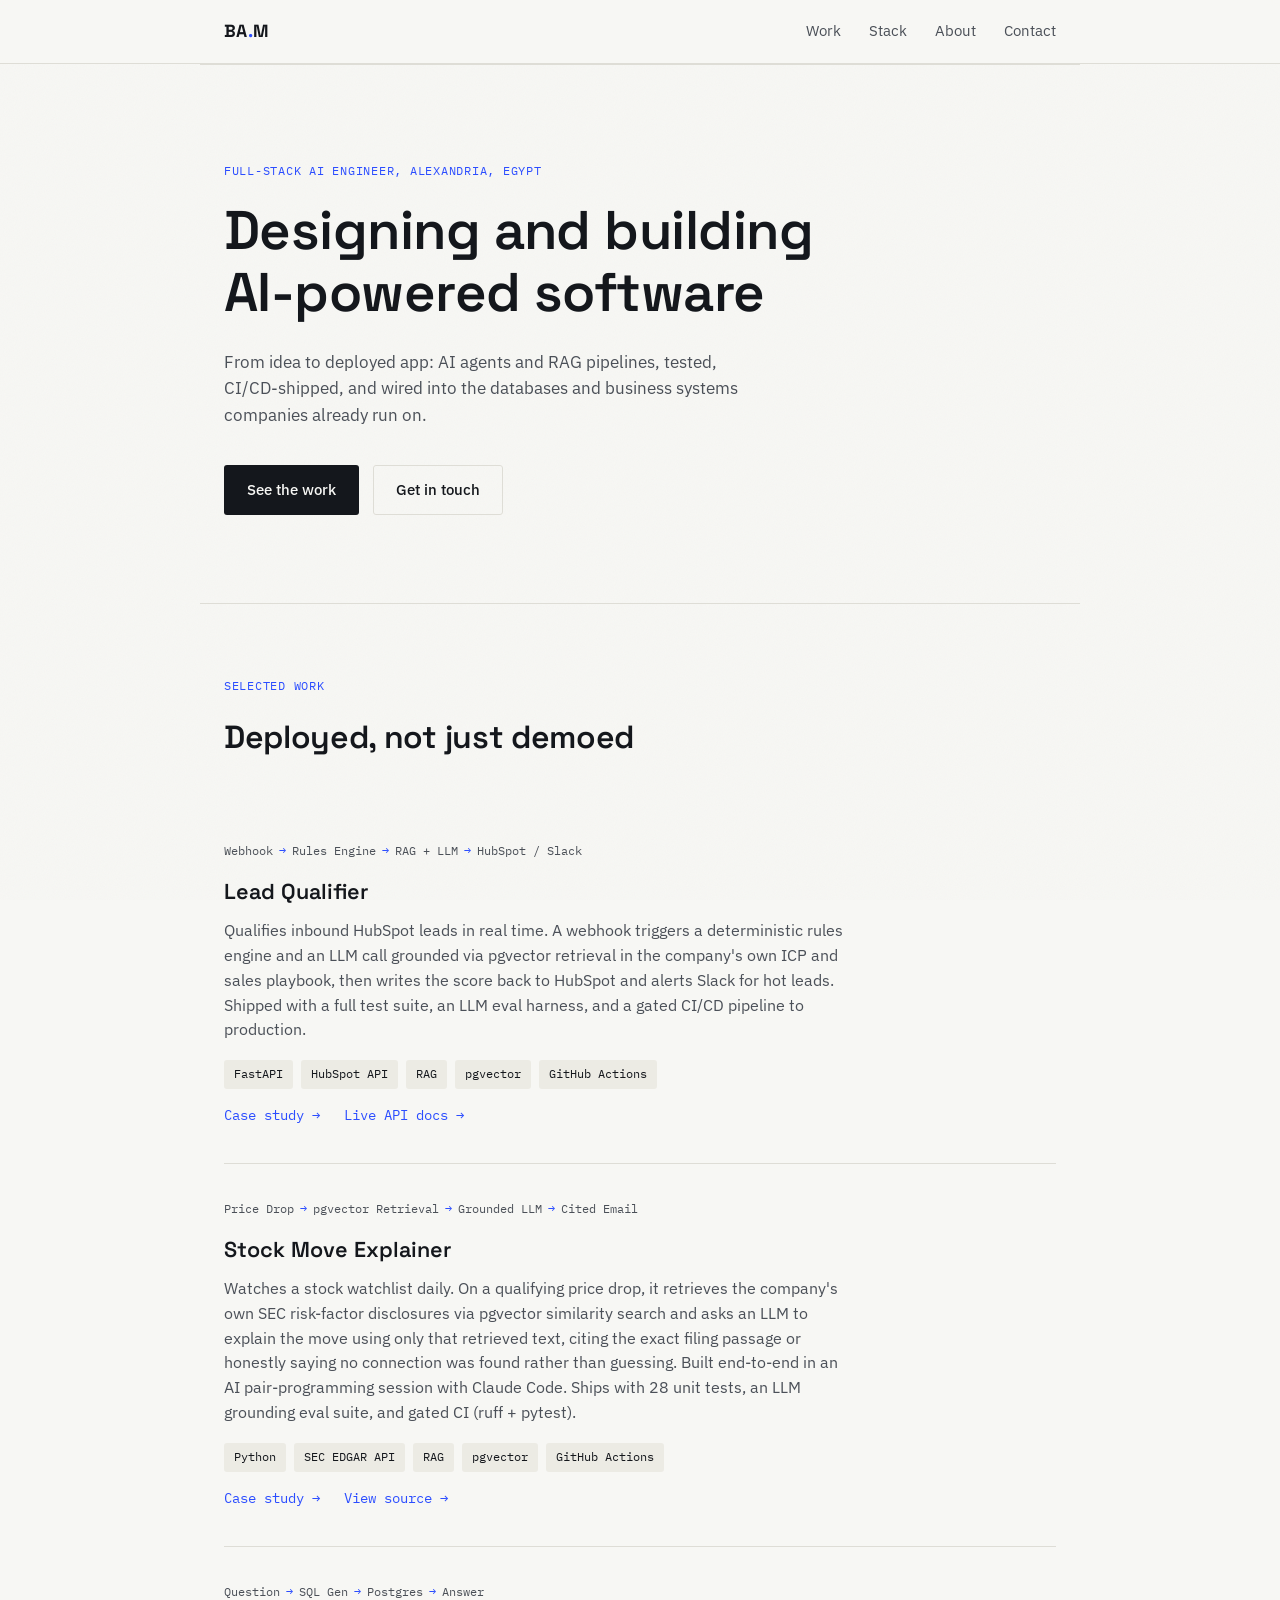
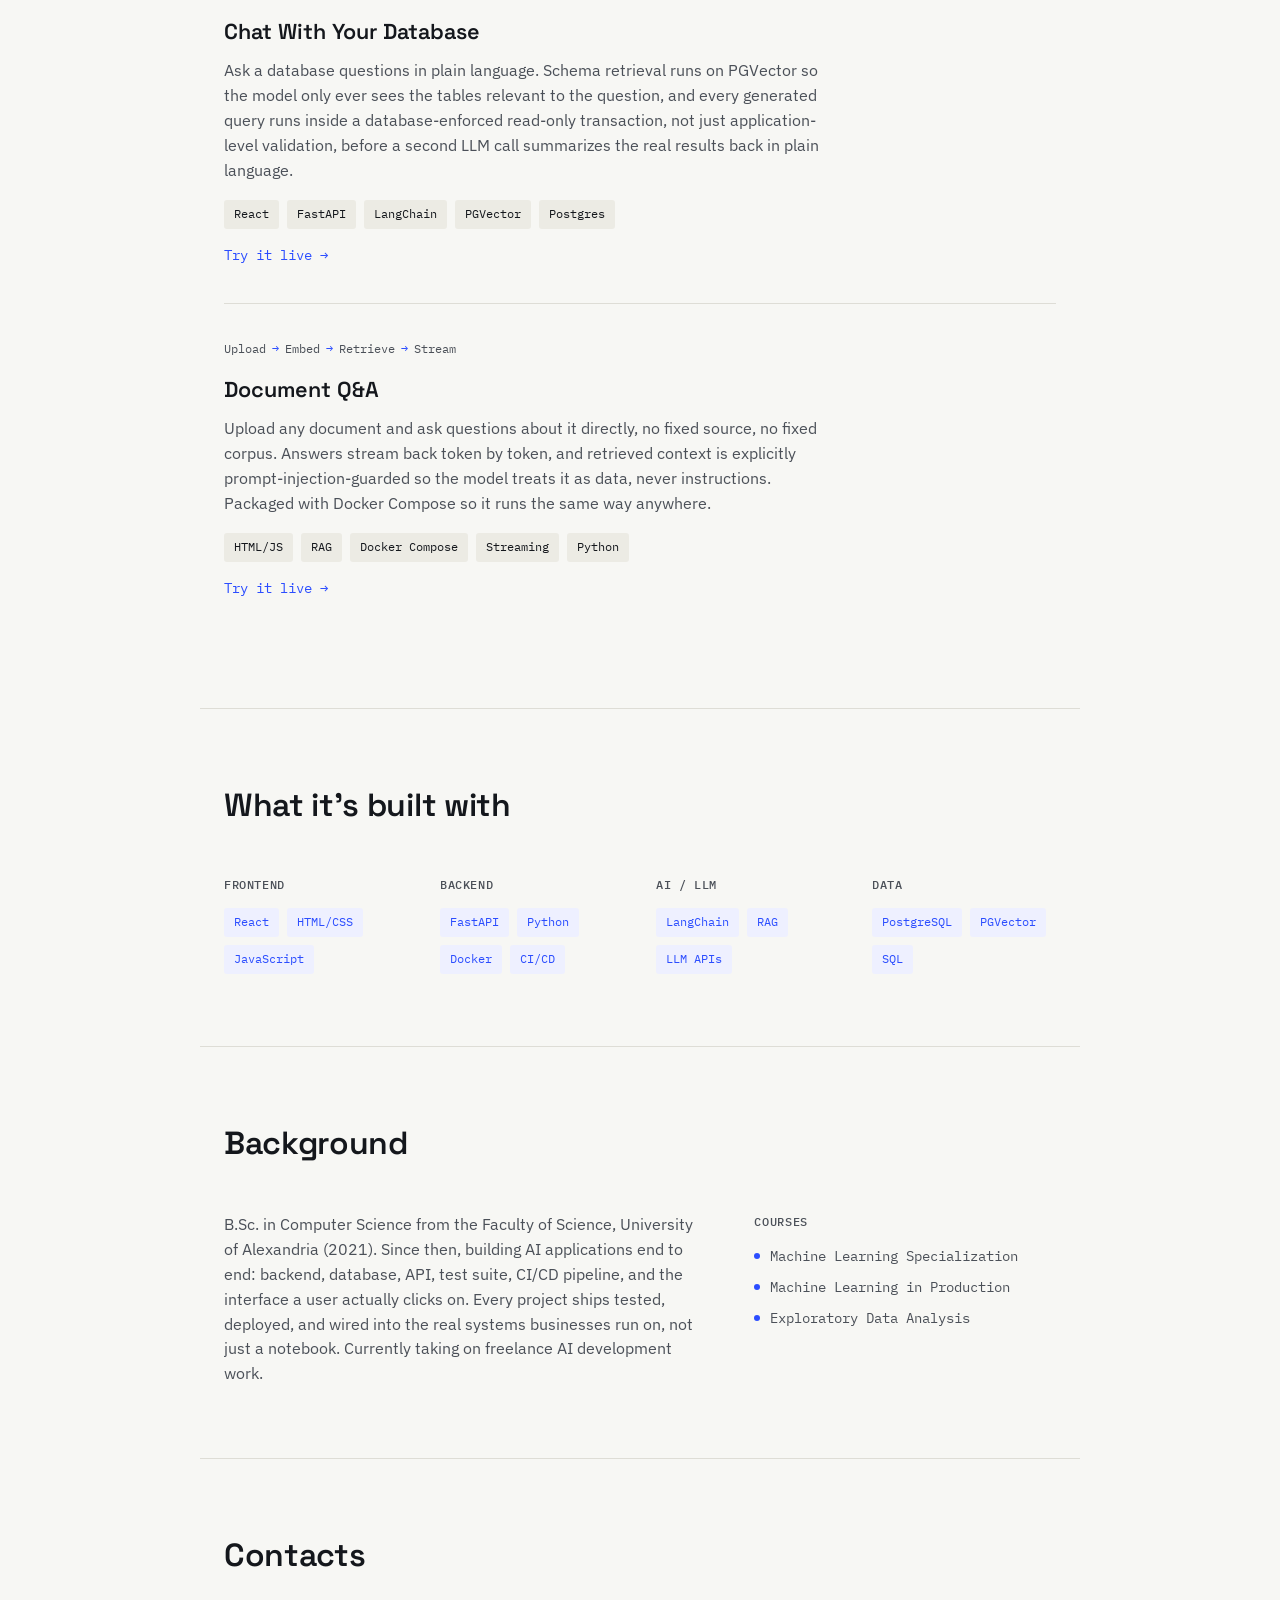
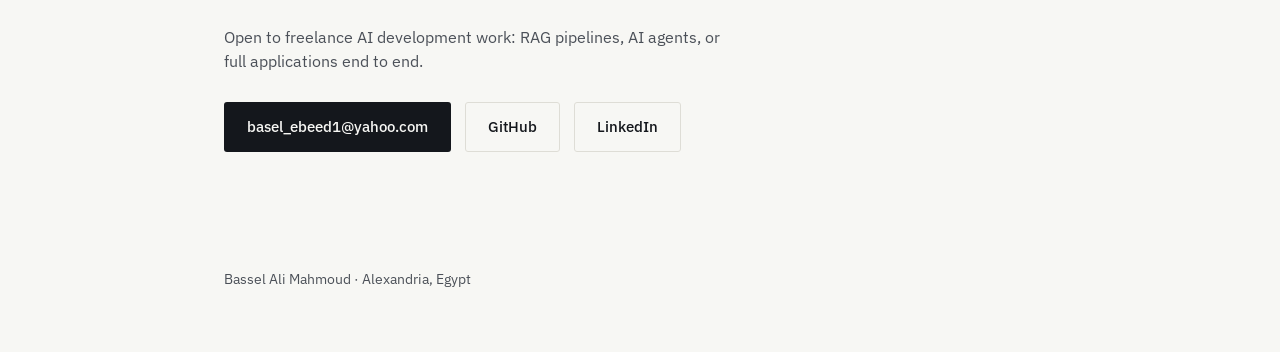
==== index.html @ de0efa38 "Polish site copy" ====
<!DOCTYPE html>
<html lang="en">
<head>
<meta charset="UTF-8">
<meta name="viewport" content="width=device-width, initial-scale=1.0">
<title>Bassel Ali Mahmoud, AI Engineer</title>
<meta name="description" content="Full-stack AI engineer building deployed, end-to-end AI applications integrated with business systems. Based in Alexandria, Egypt.">
<link rel="preconnect" href="https://fonts.googleapis.com">
<link rel="preconnect" href="https://fonts.gstatic.com" crossorigin>
<link href="https://fonts.googleapis.com/css2?family=Space+Grotesk:wght@400;500;600;700&family=IBM+Plex+Sans:wght@400;500;600&family=IBM+Plex+Mono:wght@400;500&display=swap" rel="stylesheet">
<link rel="stylesheet" href="style.css">
</head>
<body>

<div class="grain"></div>

<header class="site-header">
  <div class="wrap header-inner">
    <a href="#top" class="mark">BA<span class="mark-dot">.</span>M</a>
    <nav class="nav">
      <a href="#work">Work</a>
      <a href="#pipeline">Stack</a>
      <a href="#about">About</a>
      <a href="#contact">Contact</a>
    </nav>
  </div>
</header>

<main id="top">

  <section class="hero wrap">
    <p class="eyebrow">Full-Stack AI Engineer, Alexandria, Egypt</p>
    <h1 class="hero-title">Designing and building AI-powered software</h1>
    <p class="hero-sub">
      From idea to deployed app: AI agents and RAG pipelines, tested, CI/CD-shipped, and wired into the databases and business systems companies already run on.
    </p>
    <div class="hero-cta">
      <a href="#work" class="btn btn-primary">See the work</a>
      <a href="#contact" class="btn btn-ghost">Get in touch</a>
    </div>
  </section>

  <section id="work" class="work wrap">
    <div class="section-head">
      <p class="eyebrow">Selected work</p>
      <h2>Deployed, not just demoed</h2>
    </div>

    <div class="project-list">

      <article class="project" data-flow="HubSpot webhook → Rules + RAG/LLM → HubSpot + Slack">
        <div class="project-flow" aria-hidden="true">
          <span>Webhook</span><span class="arrow">→</span><span>Rules Engine</span><span class="arrow">→</span><span>RAG + LLM</span><span class="arrow">→</span><span>HubSpot / Slack</span>
        </div>
        <h3>Lead Qualifier</h3>
        <p class="project-desc">
          Qualifies inbound HubSpot leads in real time. A webhook triggers a
          deterministic rules engine and an LLM call grounded via pgvector
          retrieval in the company's own ICP and sales playbook, then writes
          the score back to HubSpot and alerts Slack for hot leads. Shipped
          with a full test suite, an LLM eval harness, and a gated CI/CD
          pipeline to production.
        </p>
        <ul class="tags">
          <li>FastAPI</li><li>HubSpot API</li><li>RAG</li><li>pgvector</li><li>GitHub Actions</li>
        </ul>
        <div class="project-links">
          <a href="lead-qualifier.html" class="project-link">Case study &rarr;</a>
          <a href="https://lead-qualifier-39d6b21e.fastapicloud.dev/docs" class="project-link" target="_blank" rel="noopener">Live API docs &rarr;</a>
        </div>
      </article>

      <article class="project" data-flow="Price Drop → pgvector Retrieval → Grounded LLM → Cited Email">
        <div class="project-flow" aria-hidden="true">
          <span>Price Drop</span><span class="arrow">→</span><span>pgvector Retrieval</span><span class="arrow">→</span><span>Grounded LLM</span><span class="arrow">→</span><span>Cited Email</span>
        </div>
        <h3>Stock Move Explainer</h3>
        <p class="project-desc">
          Watches a stock watchlist daily. On a qualifying price drop, it
          retrieves the company's own SEC risk-factor disclosures via
          pgvector similarity search and asks an LLM to explain the move
          using only that retrieved text, citing the exact filing passage
          or honestly saying no connection was found rather than guessing.
          Built end-to-end in an AI pair-programming session with Claude
          Code. Ships with 28 unit tests, an LLM grounding eval suite, and
          gated CI (ruff + pytest).
        </p>
        <ul class="tags">
          <li>Python</li><li>SEC EDGAR API</li><li>RAG</li><li>pgvector</li><li>GitHub Actions</li>
        </ul>
        <div class="project-links">
          <a href="stock-move-explainer.html" class="project-link">Case study &rarr;</a>
          <a href="https://github.com/BasselAli1/stock-move-explainer" class="project-link" target="_blank" rel="noopener">View source &rarr;</a>
        </div>
      </article>

      <article class="project" data-flow="Question → text-to-SQL + RAG → Postgres → Answer">
        <div class="project-flow" aria-hidden="true">
          <span>Question</span><span class="arrow">→</span><span>SQL Gen</span><span class="arrow">→</span><span>Postgres</span><span class="arrow">→</span><span>Answer</span>
        </div>
        <h3>Chat With Your Database</h3>
        <p class="project-desc">
          Ask a database questions in plain language. Schema retrieval runs on
          PGVector so the model only ever sees the tables relevant to the
          question, and every generated query runs inside a database-enforced
          read-only transaction, not just application-level validation, before
          a second LLM call summarizes the real results back in plain language.
        </p>
        <ul class="tags">
          <li>React</li><li>FastAPI</li><li>LangChain</li><li>PGVector</li><li>Postgres</li>
        </ul>
        <a href="https://chatting-with-db.vercel.app/" class="project-link" target="_blank" rel="noopener">Try it live &rarr;</a>
      </article>

      <article class="project" data-flow="Document → Chunk + Embed → Retrieve → Streamed Answer">
        <div class="project-flow" aria-hidden="true">
          <span>Upload</span><span class="arrow">→</span><span>Embed</span><span class="arrow">→</span><span>Retrieve</span><span class="arrow">→</span><span>Stream</span>
        </div>
        <h3>Document Q&amp;A</h3>
        <p class="project-desc">
          Upload any document and ask questions about it directly, no fixed
          source, no fixed corpus. Answers stream back token by token, and
          retrieved context is explicitly prompt-injection-guarded so the
          model treats it as data, never instructions. Packaged with Docker
          Compose so it runs the same way anywhere.
        </p>
        <ul class="tags">
          <li>HTML/JS</li><li>RAG</li><li>Docker Compose</li><li>Streaming</li><li>Python</li>
        </ul>
        <a href="https://documentqa-5c1be7ab.fastapicloud.dev/" class="project-link" target="_blank" rel="noopener">Try it live &rarr;</a>
      </article>

    </div>
  </section>

  <section id="pipeline" class="stack wrap">
    <div class="section-head">
      <h2>What it's built with</h2>
    </div>
    <div class="stack-grid">
      <div class="stack-group">
        <h4>Frontend</h4>
        <ul class="tags mono">
          <li>React</li><li>HTML/CSS</li><li>JavaScript</li>
        </ul>
      </div>
      <div class="stack-group">
        <h4>Backend</h4>
        <ul class="tags mono">
          <li>FastAPI</li><li>Python</li><li>Docker</li><li>CI/CD</li>
        </ul>
      </div>
      <div class="stack-group">
        <h4>AI / LLM</h4>
        <ul class="tags mono">
          <li>LangChain</li><li>RAG</li><li>LLM APIs</li>
        </ul>
      </div>
      <div class="stack-group">
        <h4>Data</h4>
        <ul class="tags mono">
          <li>PostgreSQL</li><li>PGVector</li><li>SQL</li>
        </ul>
      </div>
    </div>
  </section>

  <section id="about" class="about wrap">
    <div class="section-head">
      <h2>Background</h2>
    </div>
    <div class="about-grid">
      <p class="about-text">
        B.Sc. in Computer Science from the Faculty of Science, University of
        Alexandria (2021). Since then, building AI applications end to end:
        backend, database, API, test suite, CI/CD pipeline, and the
        interface a user actually clicks on. Every project ships tested,
        deployed, and wired into the real systems businesses run on, not
        just a notebook. Currently taking on freelance AI development work.
      </p>
      <div>
        <h4 class="cert-title">Courses</h4>
        <ul class="cert-list">
          <li>Machine Learning Specialization</li>
          <li>Machine Learning in Production</li>
          <li>Exploratory Data Analysis</li>
        </ul>
      </div>
    </div>
  </section>

  <section id="contact" class="contact wrap">
    <div class="section-head">
      <h2>Contacts</h2>
    </div>
    <p class="contact-text">
      Open to freelance AI development work: RAG pipelines, AI agents,
      or full applications end to end.
    </p>
    <div class="contact-links">
      <a href="mailto:basel_ebeed1@yahoo.com" class="btn btn-primary">basel_ebeed1@yahoo.com</a>
      <a href="https://github.com/BasselAli1" class="btn btn-ghost">GitHub</a>
      <a href="https://linkedin.com/in/bassel-ali1" class="btn btn-ghost">LinkedIn</a>
    </div>
  </section>

</main>

<footer class="site-footer wrap">
  <p>Bassel Ali Mahmoud &middot; Alexandria, Egypt</p>
</footer>

<script src="script.js"></script>
</body>
</html>
---- style.css ----
:root{
  --bg: #F7F7F4;
  --ink: #14171C;
  --ink-soft: #4B5058;
  --line: #DEDDD6;
  --accent: #2B4DFF;
  --accent-soft: #EEF0FF;
  --mono-chip: #ECEBE4;
  --radius: 3px;
  --max: 880px;
  --pad: 24px;

  --font-display: "Space Grotesk", sans-serif;
  --font-body: "IBM Plex Sans", sans-serif;
  --font-mono: "IBM Plex Mono", monospace;
}

*{box-sizing:border-box;}
html{scroll-behavior:smooth;}
body{
  margin:0;
  background:var(--bg);
  color:var(--ink);
  font-family:var(--font-body);
  font-size:16px;
  line-height:1.55;
  -webkit-font-smoothing:antialiased;
}

.wrap{
  max-width:var(--max);
  margin:0 auto;
  /* horizontal-only on purpose: a shorthand `padding:0 var(--pad)` here
     would zero out any vertical padding set by a lower-specificity type
     selector (like the bare `section` rule below) on the same element. */
  padding-left:var(--pad);
  padding-right:var(--pad);
}

/* subtle paper grain, purely decorative */
.grain{
  position:fixed;
  inset:0;
  pointer-events:none;
  opacity:0.035;
  z-index:0;
  background-image:url("data:image/svg+xml,%3Csvg xmlns='http://www.w3.org/2000/svg' width='120' height='120'%3E%3Cfilter id='n'%3E%3CfeTurbulence type='fractalNoise' baseFrequency='0.9' numOctaves='2' stitchTiles='stitch'/%3E%3C/filter%3E%3Crect width='100%25' height='100%25' filter='url(%23n)'/%3E%3C/svg%3E");
}

a{color:inherit;text-decoration:none;}

/* header */
.site-header{
  position:sticky;
  top:0;
  z-index:10;
  background:rgba(247,247,244,0.86);
  backdrop-filter:blur(6px);
  border-bottom:1px solid var(--line);
}
.header-inner{
  display:flex;
  align-items:center;
  justify-content:space-between;
  padding-top:18px;
  padding-bottom:18px;
}
.mark{
  font-family:var(--font-display);
  font-weight:700;
  font-size:1.1rem;
  letter-spacing:0.02em;
}
.mark-dot{color:var(--accent);}
.nav{display:flex;gap:28px;}
.nav a{
  font-size:0.92rem;
  color:var(--ink-soft);
  transition:color 0.15s ease;
}
.nav a:hover, .nav a:focus-visible{color:var(--ink);}

/* hero */
.hero{
  padding-top:96px;
  padding-bottom:88px;
  position:relative;
  z-index:1;
}
.eyebrow{
  font-family:var(--font-mono);
  font-size:0.78rem;
  letter-spacing:0.06em;
  text-transform:uppercase;
  color:var(--accent);
  margin:0 0 18px;
}
.hero-title{
  font-family:var(--font-display);
  font-weight:600;
  font-size:clamp(2.1rem, 5vw, 3.4rem);
  line-height:1.14;
  letter-spacing:-0.01em;
  margin:0 0 26px;
  max-width:18ch;
}

.hero-sub{
  font-size:1.08rem;
  color:var(--ink-soft);
  max-width:52ch;
  margin:0 0 36px;
}
.hero-cta{display:flex;gap:14px;flex-wrap:wrap;}

.btn{
  display:inline-block;
  font-family:var(--font-body);
  font-weight:500;
  font-size:0.95rem;
  padding:12px 22px;
  border-radius:var(--radius);
  border:1px solid transparent;
  transition:transform 0.12s ease, background 0.15s ease, border-color 0.15s ease;
}
.btn-primary{
  background:var(--ink);
  color:var(--bg);
}
.btn-primary:hover{background:var(--accent);}
.btn-ghost{
  border-color:var(--line);
  color:var(--ink);
}
.btn-ghost:hover{border-color:var(--ink);}
.btn:active{transform:translateY(1px);}

/* section heads */
.section-head{
  margin-bottom:44px;
}
.section-head h2{
  font-family:var(--font-display);
  font-weight:600;
  font-size:clamp(1.5rem, 3vw, 2rem);
  margin:0;
  letter-spacing:-0.01em;
}

section{
  padding-top:72px;
  padding-bottom:72px;
  position:relative;
  z-index:1;
  border-top:1px solid var(--line);
}

/* project cards */
.project-list{
  display:flex;
  flex-direction:column;
  gap:0;
}
.project{
  padding:36px 0;
  border-top:1px solid var(--line);
  opacity:0;
  transform:translateY(14px);
  transition:opacity 0.5s ease, transform 0.5s ease;
}
.project:first-child{border-top:none;}
.project.in-view{opacity:1;transform:translateY(0);}

.project-flow{
  font-family:var(--font-mono);
  font-size:0.74rem;
  color:var(--ink-soft);
  display:flex;
  flex-wrap:wrap;
  align-items:center;
  gap:6px;
  margin-bottom:14px;
}
.project-flow span{white-space:nowrap;}
.project-flow .arrow{color:var(--accent);}

.project h3{
  font-family:var(--font-display);
  font-weight:600;
  font-size:1.35rem;
  margin:0 0 10px;
}
.project-desc{
  color:var(--ink-soft);
  max-width:62ch;
  margin:0 0 18px;
}

.tags{
  list-style:none;
  display:flex;
  flex-wrap:wrap;
  gap:8px;
  padding:0;
  margin:0;
}
.tags li{
  font-family:var(--font-mono);
  font-size:0.76rem;
  background:var(--mono-chip);
  padding:5px 10px;
  border-radius:var(--radius);
  color:var(--ink);
}
.tags.mono li{background:var(--accent-soft);color:var(--accent);}

.project-link{
  display:inline-block;
  margin-top:16px;
  font-family:var(--font-mono);
  font-size:0.85rem;
  color:var(--accent);
  border-bottom:1px solid transparent;
  transition:border-color 0.15s ease;
}
.project-link:hover, .project-link:focus-visible{border-color:var(--accent);}

.project-links{display:flex;flex-wrap:wrap;gap:24px;}
.project-links .project-link{margin-top:16px;}

/* stack */
.stack-grid{
  display:grid;
  grid-template-columns:repeat(4, 1fr);
  gap:32px;
}
.stack-group h4{
  font-family:var(--font-mono);
  font-size:0.78rem;
  text-transform:uppercase;
  letter-spacing:0.05em;
  color:var(--ink-soft);
  margin:0 0 14px;
  font-weight:500;
}

/* about */
.about-grid{
  display:grid;
  grid-template-columns:1.6fr 1fr;
  gap:48px;
  align-items:start;
}
.about-text{
  color:var(--ink-soft);
  max-width:56ch;
  margin:0;
}
.cert-title{
  font-family:var(--font-mono);
  font-size:0.78rem;
  text-transform:uppercase;
  letter-spacing:0.05em;
  color:var(--ink-soft);
  margin:0 0 14px;
  font-weight:500;
}
.cert-list{
  list-style:none;
  margin:0;
  padding:0;
  display:flex;
  flex-direction:column;
  gap:10px;
}
.cert-list li{
  font-family:var(--font-mono);
  font-size:0.85rem;
  padding-left:16px;
  position:relative;
  color:var(--ink-soft);
}
.cert-list li::before{
  content:"";
  position:absolute;
  left:0;
  top:0.55em;
  width:6px;
  height:6px;
  background:var(--accent);
  border-radius:50%;
}

/* case study page */
.hero.compact{padding-top:56px;padding-bottom:48px;}
.back-link{margin-top:0;margin-bottom:28px;}

.case-flow{font-size:0.82rem;margin-bottom:20px;}

.tier-row{display:flex;flex-wrap:wrap;gap:8px;}

.table-wrap{overflow-x:auto;}
.case-table{width:100%;border-collapse:collapse;margin-top:4px;}
.case-table th{
  font-family:var(--font-mono);
  font-size:0.72rem;
  text-transform:uppercase;
  letter-spacing:0.05em;
  color:var(--ink-soft);
  font-weight:500;
  text-align:left;
  padding:0 20px 10px 0;
  border-bottom:1px solid var(--line);
  white-space:nowrap;
}
.case-table td{
  padding:14px 20px 14px 0;
  border-bottom:1px solid var(--line);
  vertical-align:top;
}
.case-table tr:last-child td{border-bottom:none;}
.case-table td:first-child{
  font-family:var(--font-mono);
  font-size:0.85rem;
  font-weight:500;
  white-space:nowrap;
}
.case-table td:last-child{color:var(--ink-soft);}

.case-stats{
  display:grid;
  grid-template-columns:repeat(4, 1fr);
  gap:32px;
}
.case-stat{
  border-top:1px solid var(--line);
  padding-top:16px;
  display:flex;
  flex-direction:column;
  gap:4px;
}
.case-stat .num{
  font-family:var(--font-display);
  font-weight:600;
  font-size:2rem;
  color:var(--accent);
  font-variant-numeric:tabular-nums;
  line-height:1;
}
.case-stat .label{
  font-family:var(--font-mono);
  font-size:0.78rem;
  color:var(--ink-soft);
}

.case-role-list li{max-width:68ch;}

/* contact */
.contact-text{
  color:var(--ink-soft);
  max-width:50ch;
  margin:0 0 28px;
}
.contact-links{
  display:flex;
  gap:14px;
  flex-wrap:wrap;
}

.site-footer{
  padding:32px var(--pad) 48px;
  color:var(--ink-soft);
  font-size:0.85rem;
}

/* responsive */
@media (max-width:720px){
  .nav{gap:16px;}
  .nav a{font-size:0.85rem;}
  .stack-grid{grid-template-columns:repeat(2, 1fr);}
  .about-grid{grid-template-columns:1fr;}
  .hero{padding-top:64px;padding-bottom:56px;}
  .case-stats{grid-template-columns:repeat(2, 1fr);}
}

/* reduced motion */
@media (prefers-reduced-motion: reduce){
  html{scroll-behavior:auto;}
  .project{opacity:1;transform:none;transition:none;}
  .btn{transition:none;}
}

/* keyboard focus */
a:focus-visible, .btn:focus-visible{
  outline:2px solid var(--accent);
  outline-offset:2px;
}
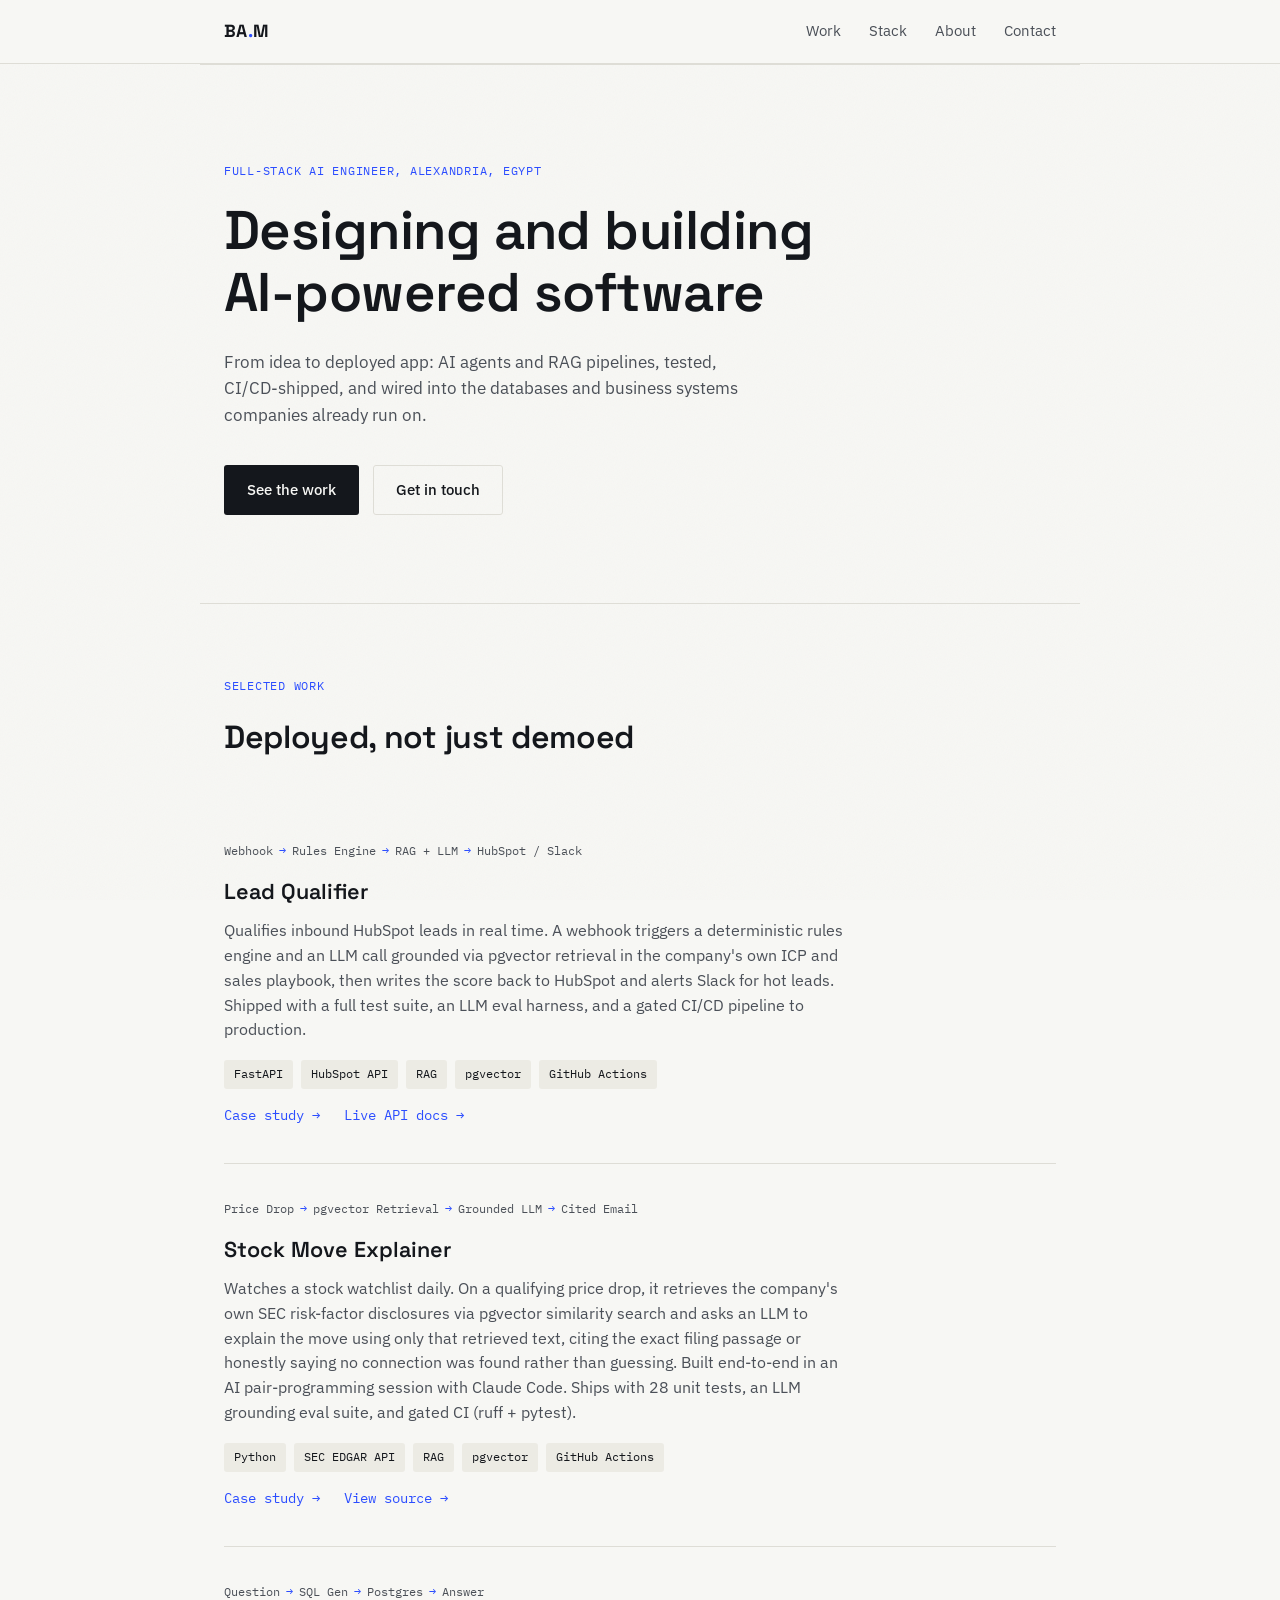
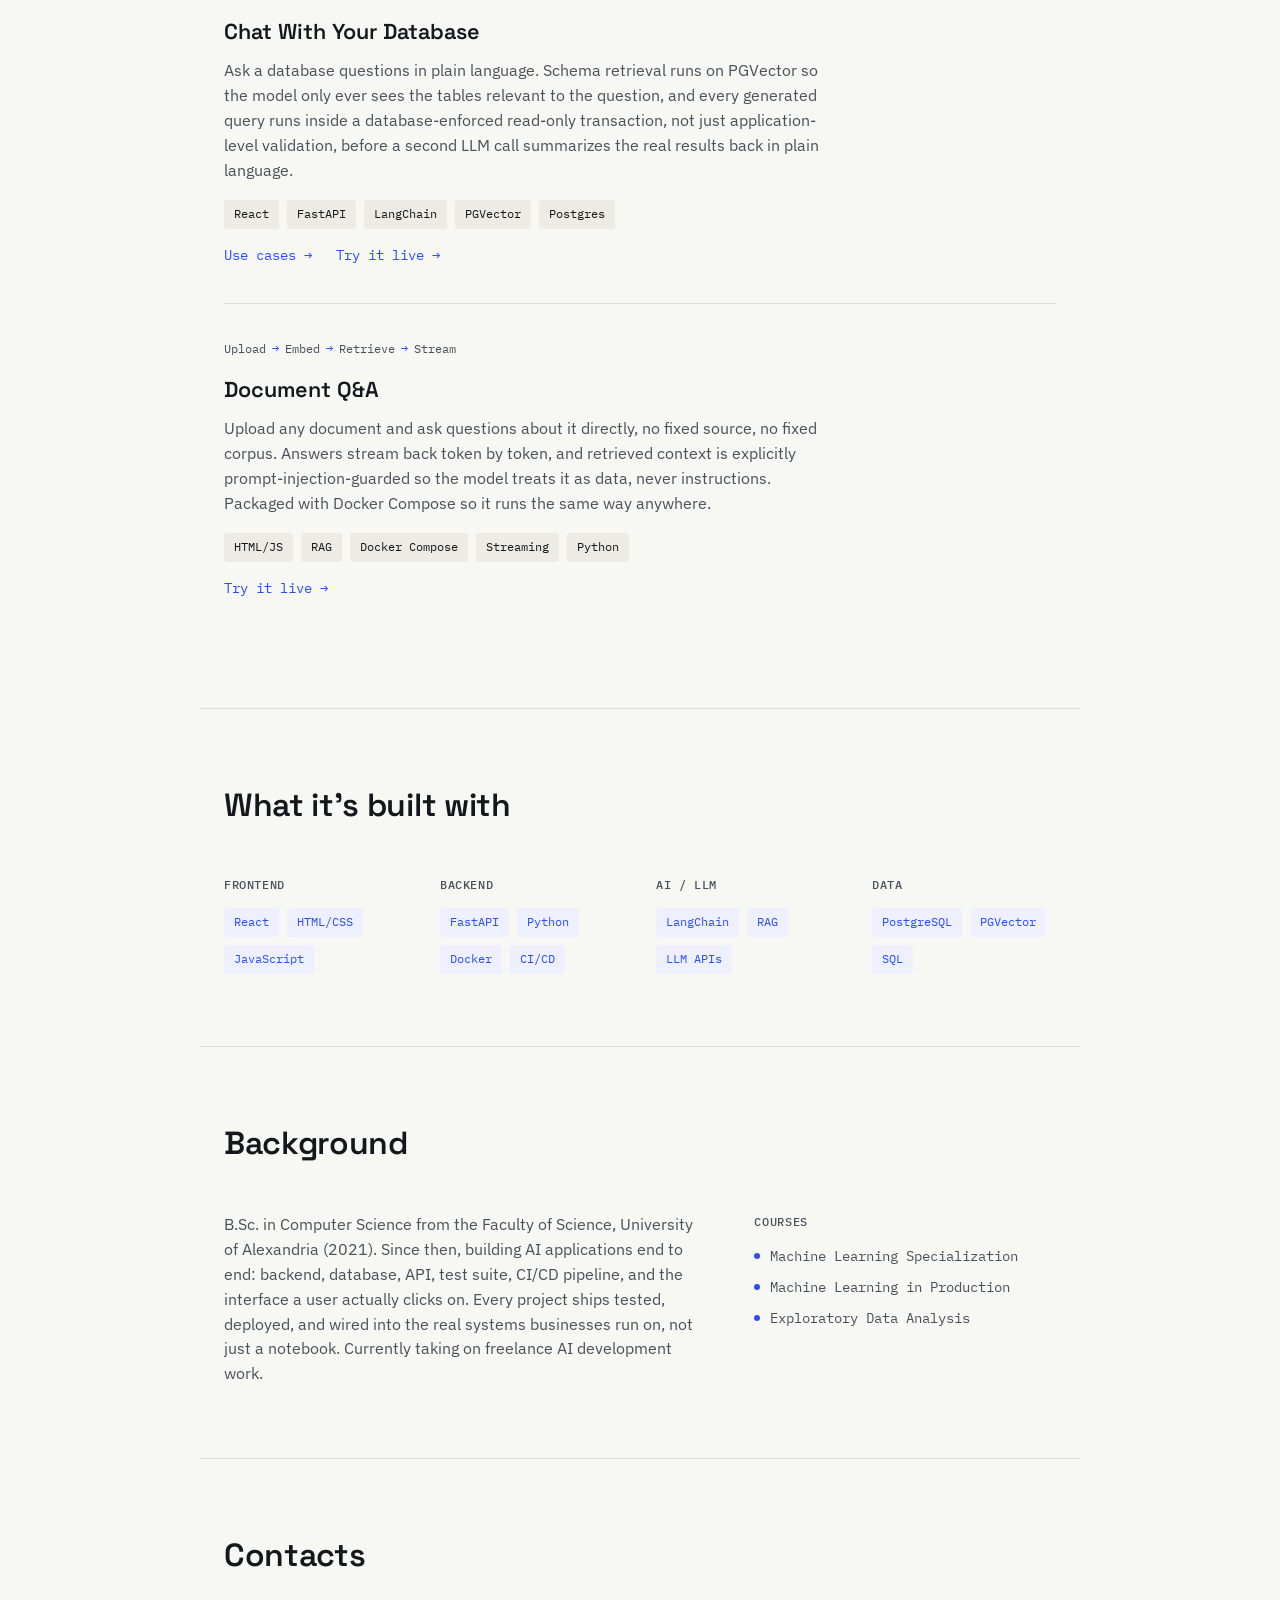
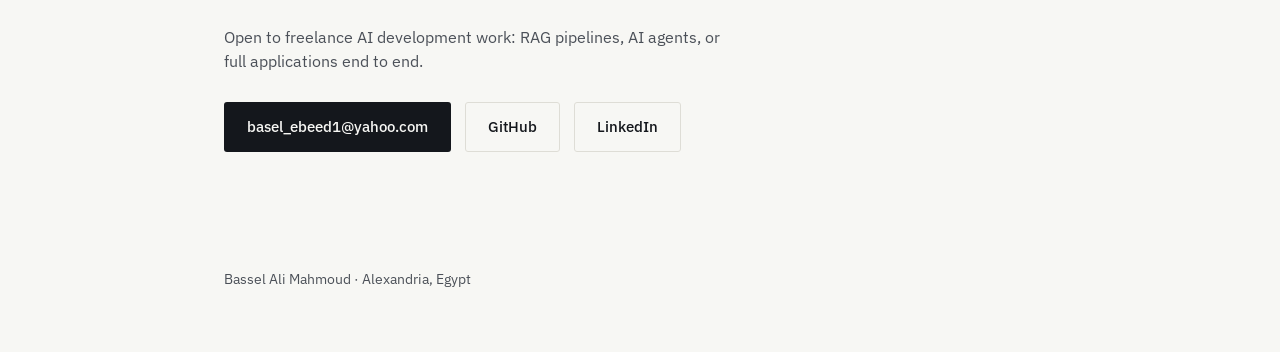
==== commit 3bdfb214: "Add Chat With Your Database use-cases page" ====
--- a/index.html
+++ b/index.html
@@ -109,7 +109,10 @@
         <ul class="tags">
           <li>React</li><li>FastAPI</li><li>LangChain</li><li>PGVector</li><li>Postgres</li>
         </ul>
-        <a href="https://chatting-with-db.vercel.app/" class="project-link" target="_blank" rel="noopener">Try it live &rarr;</a>
+        <div class="project-links">
+          <a href="chat-with-database.html" class="project-link">Use cases &rarr;</a>
+          <a href="https://chatting-with-db.vercel.app/" class="project-link" target="_blank" rel="noopener">Try it live &rarr;</a>
+        </div>
       </article>
 
       <article class="project" data-flow="Document → Chunk + Embed → Retrieve → Streamed Answer">
--- a/style.css
+++ b/style.css
@@ -355,6 +355,80 @@
 
 .case-role-list li{max-width:68ch;}
 
+/* use case page */
+.personas{
+  display:grid;
+  grid-template-columns:repeat(2, 1fr);
+  gap:16px;
+  margin-bottom:8px;
+}
+.persona{
+  border:1px solid var(--line);
+  border-radius:var(--radius);
+  padding:16px 18px;
+  background:#fff;
+}
+.persona .role{
+  font-family:var(--font-mono);
+  font-size:0.76rem;
+  text-transform:uppercase;
+  letter-spacing:0.04em;
+  color:var(--accent);
+  margin-bottom:8px;
+  display:block;
+}
+.persona p{margin:0;color:var(--ink-soft);font-size:0.92rem;}
+
+.usecase{
+  border-left:2px solid var(--accent);
+  padding:2px 0 2px 18px;
+  margin-bottom:20px;
+}
+.usecase h3{
+  font-family:var(--font-display);
+  font-weight:600;
+  font-size:1.05rem;
+  margin:0 0 6px;
+}
+.usecase p{margin:0;color:var(--ink-soft);max-width:62ch;}
+
+.example{
+  border:1px solid var(--line);
+  border-radius:var(--radius);
+  background:#fff;
+  padding:18px 20px;
+  margin-bottom:16px;
+}
+.example .q{
+  font-weight:500;
+  color:var(--ink);
+  margin:0 0 10px;
+}
+.example .q::before{
+  content:"Q: ";
+  font-family:var(--font-mono);
+  color:var(--accent);
+}
+.example code{
+  display:block;
+  font-family:var(--font-mono);
+  font-size:0.82rem;
+  background:var(--mono-chip);
+  color:var(--ink);
+  padding:10px 14px;
+  border-radius:var(--radius);
+  margin:0 0 10px;
+  white-space:pre-wrap;
+  word-break:break-word;
+}
+.example .a{margin:0;color:var(--ink-soft);}
+.example .a::before{
+  content:"A: ";
+  font-family:var(--font-mono);
+  color:var(--accent);
+  font-weight:500;
+}
+
 /* contact */
 .contact-text{
   color:var(--ink-soft);
@@ -381,6 +455,7 @@
   .about-grid{grid-template-columns:1fr;}
   .hero{padding-top:64px;padding-bottom:56px;}
   .case-stats{grid-template-columns:repeat(2, 1fr);}
+  .personas{grid-template-columns:1fr;}
 }
 
 /* reduced motion */
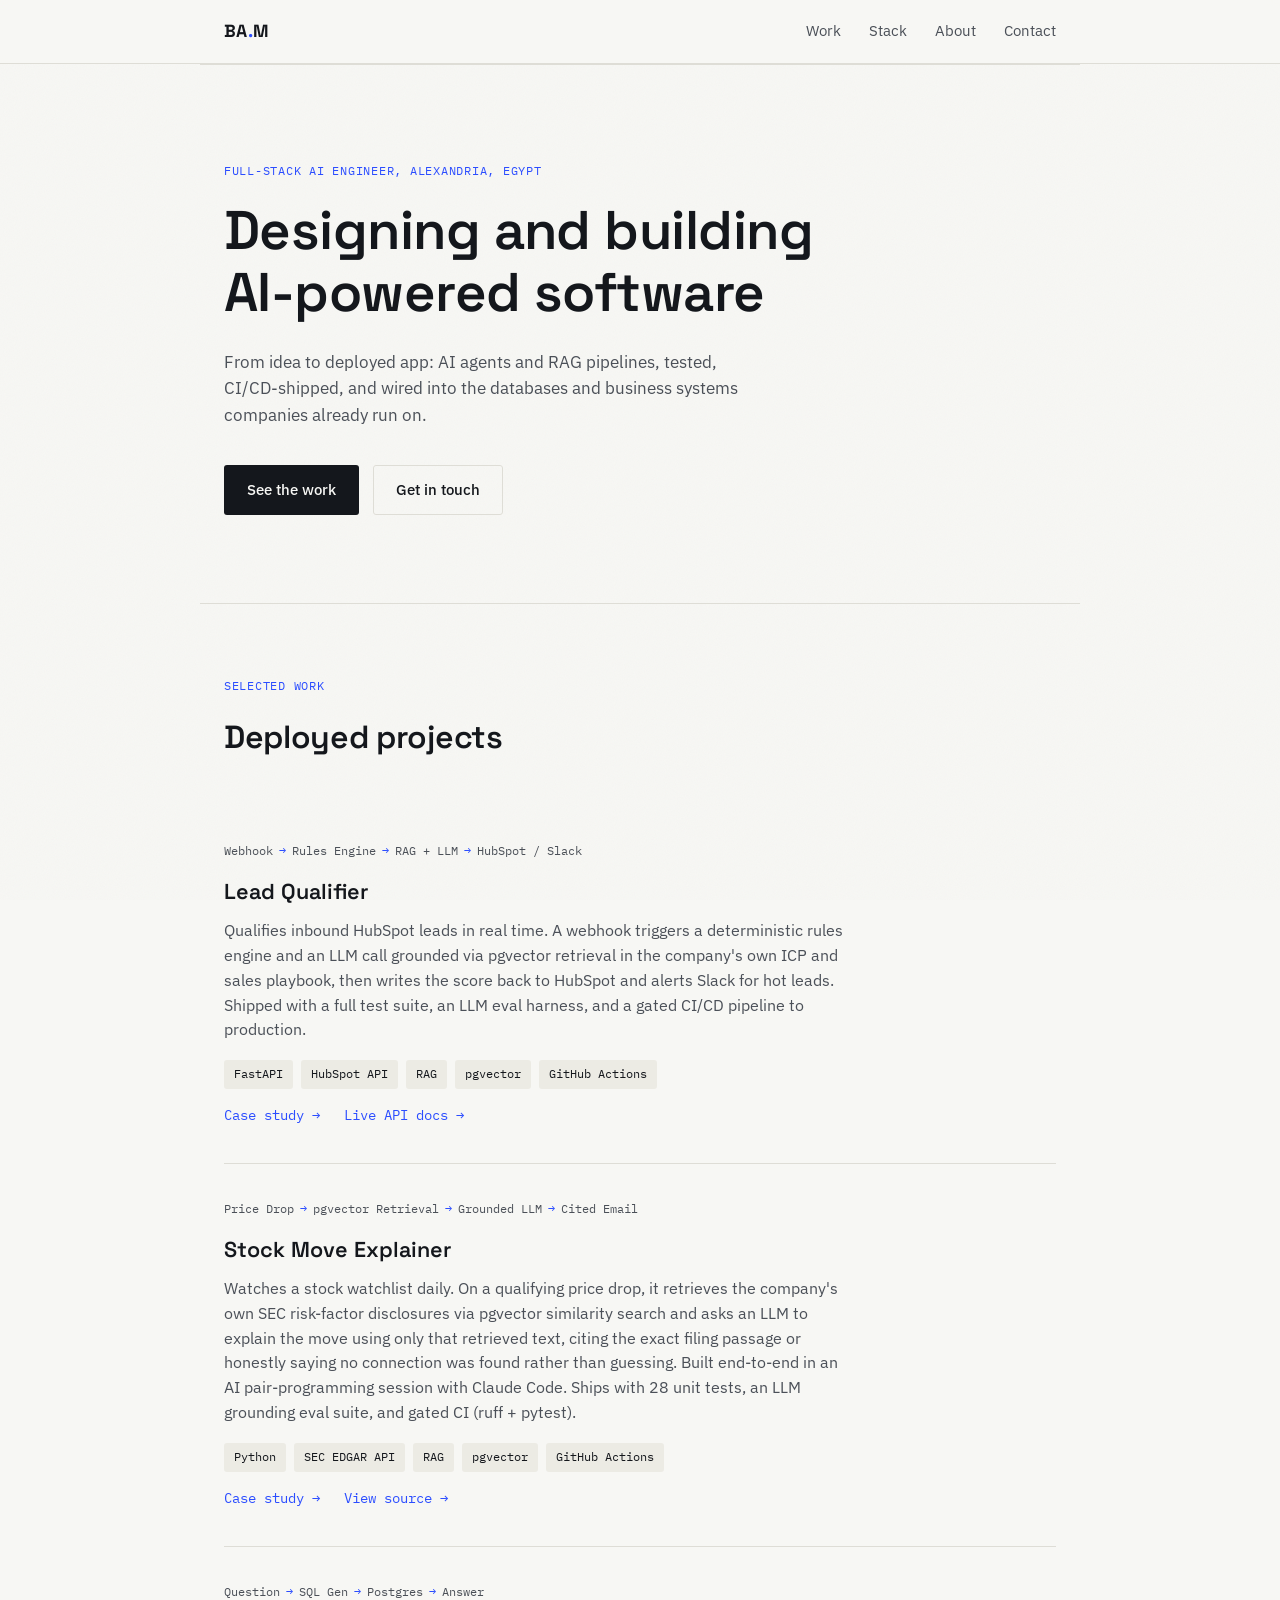
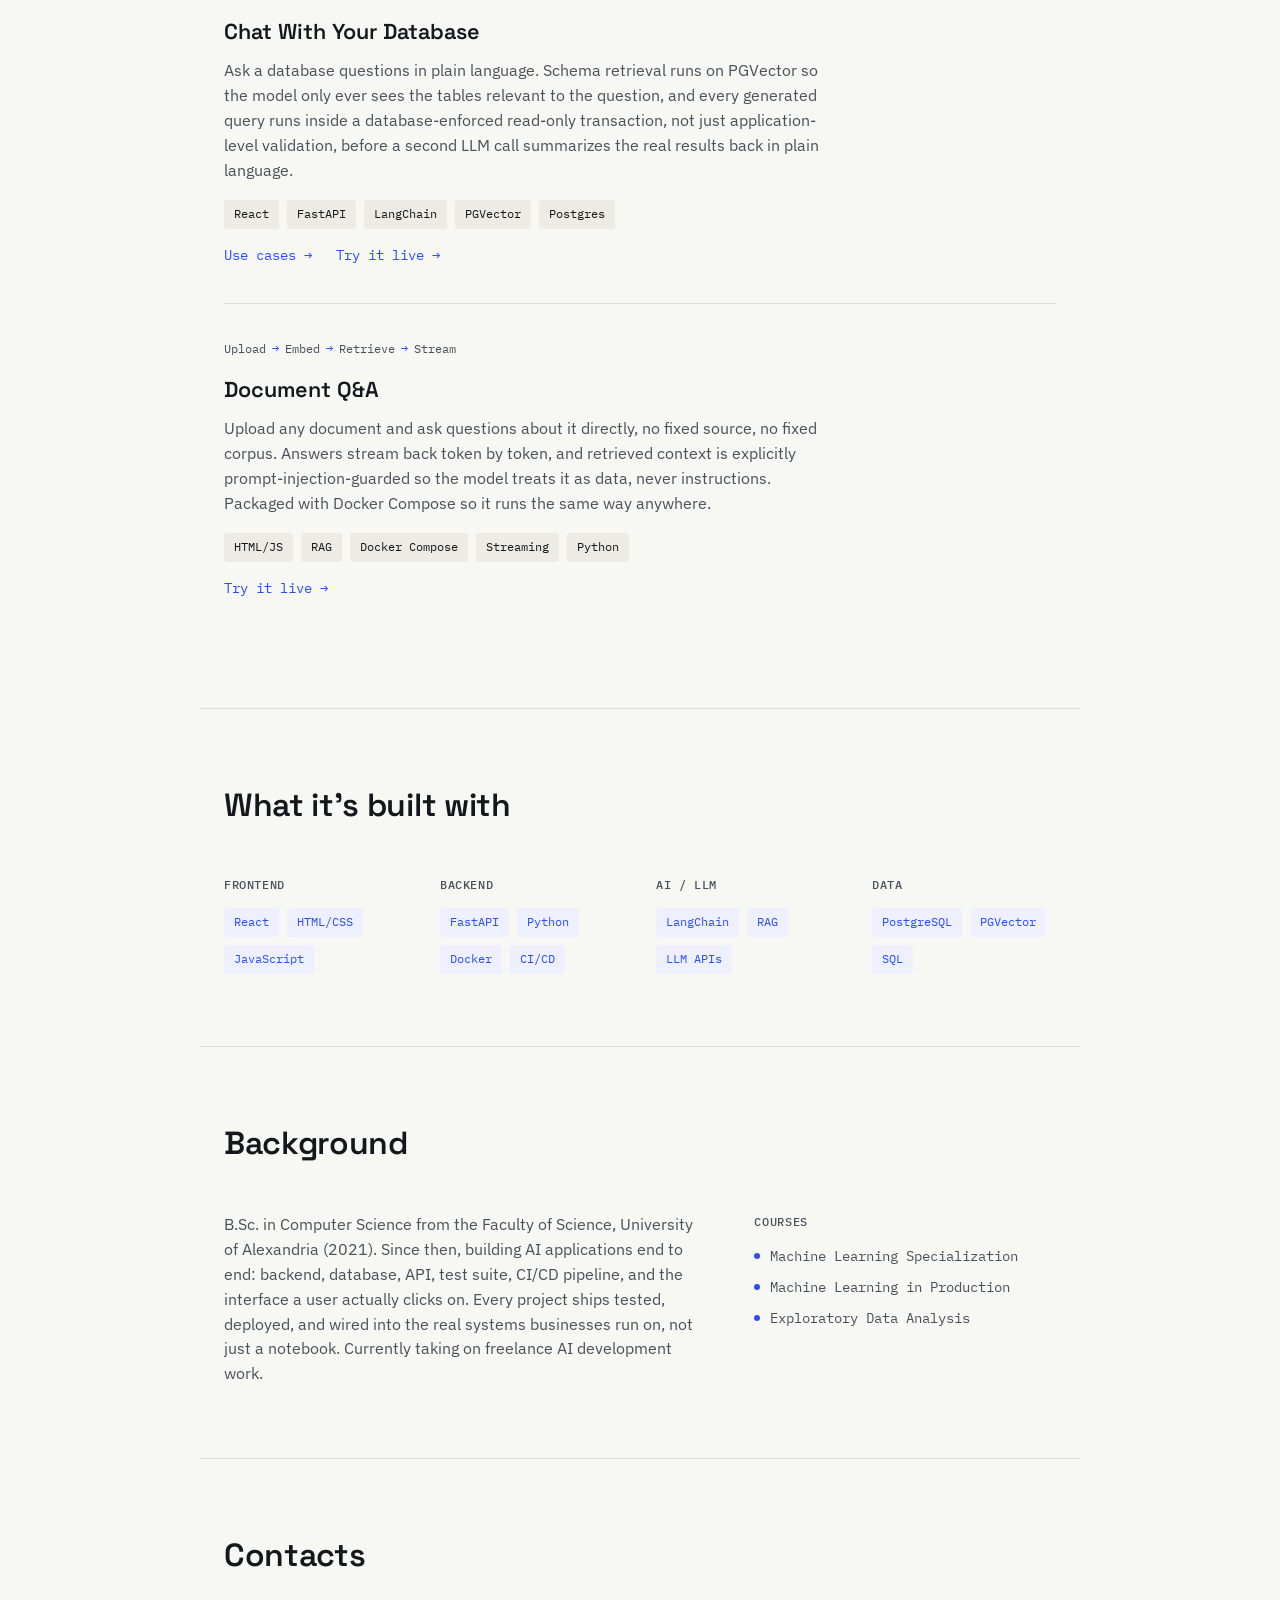
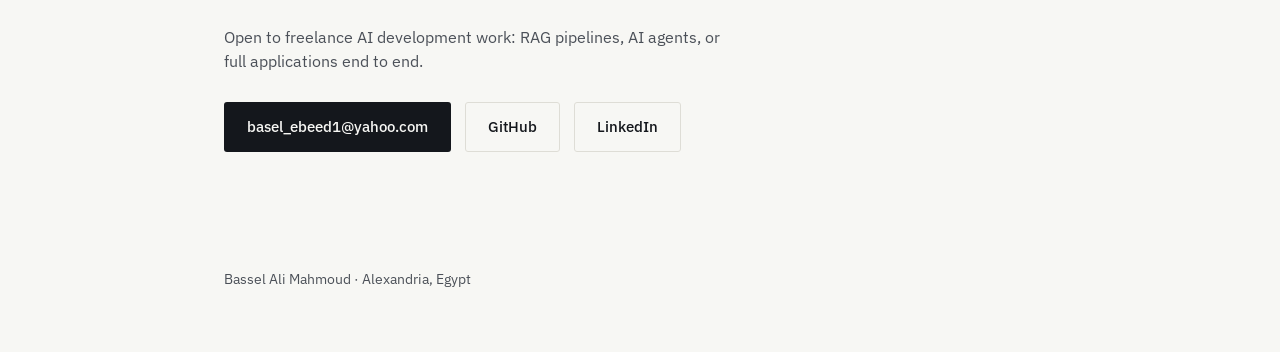
==== commit def02ee6: "Update index.html" ====
--- a/index.html
+++ b/index.html
@@ -43,7 +43,7 @@
   <section id="work" class="work wrap">
     <div class="section-head">
       <p class="eyebrow">Selected work</p>
-      <h2>Deployed, not just demoed</h2>
+      <h2>Deployed projects</h2>
     </div>
 
     <div class="project-list">
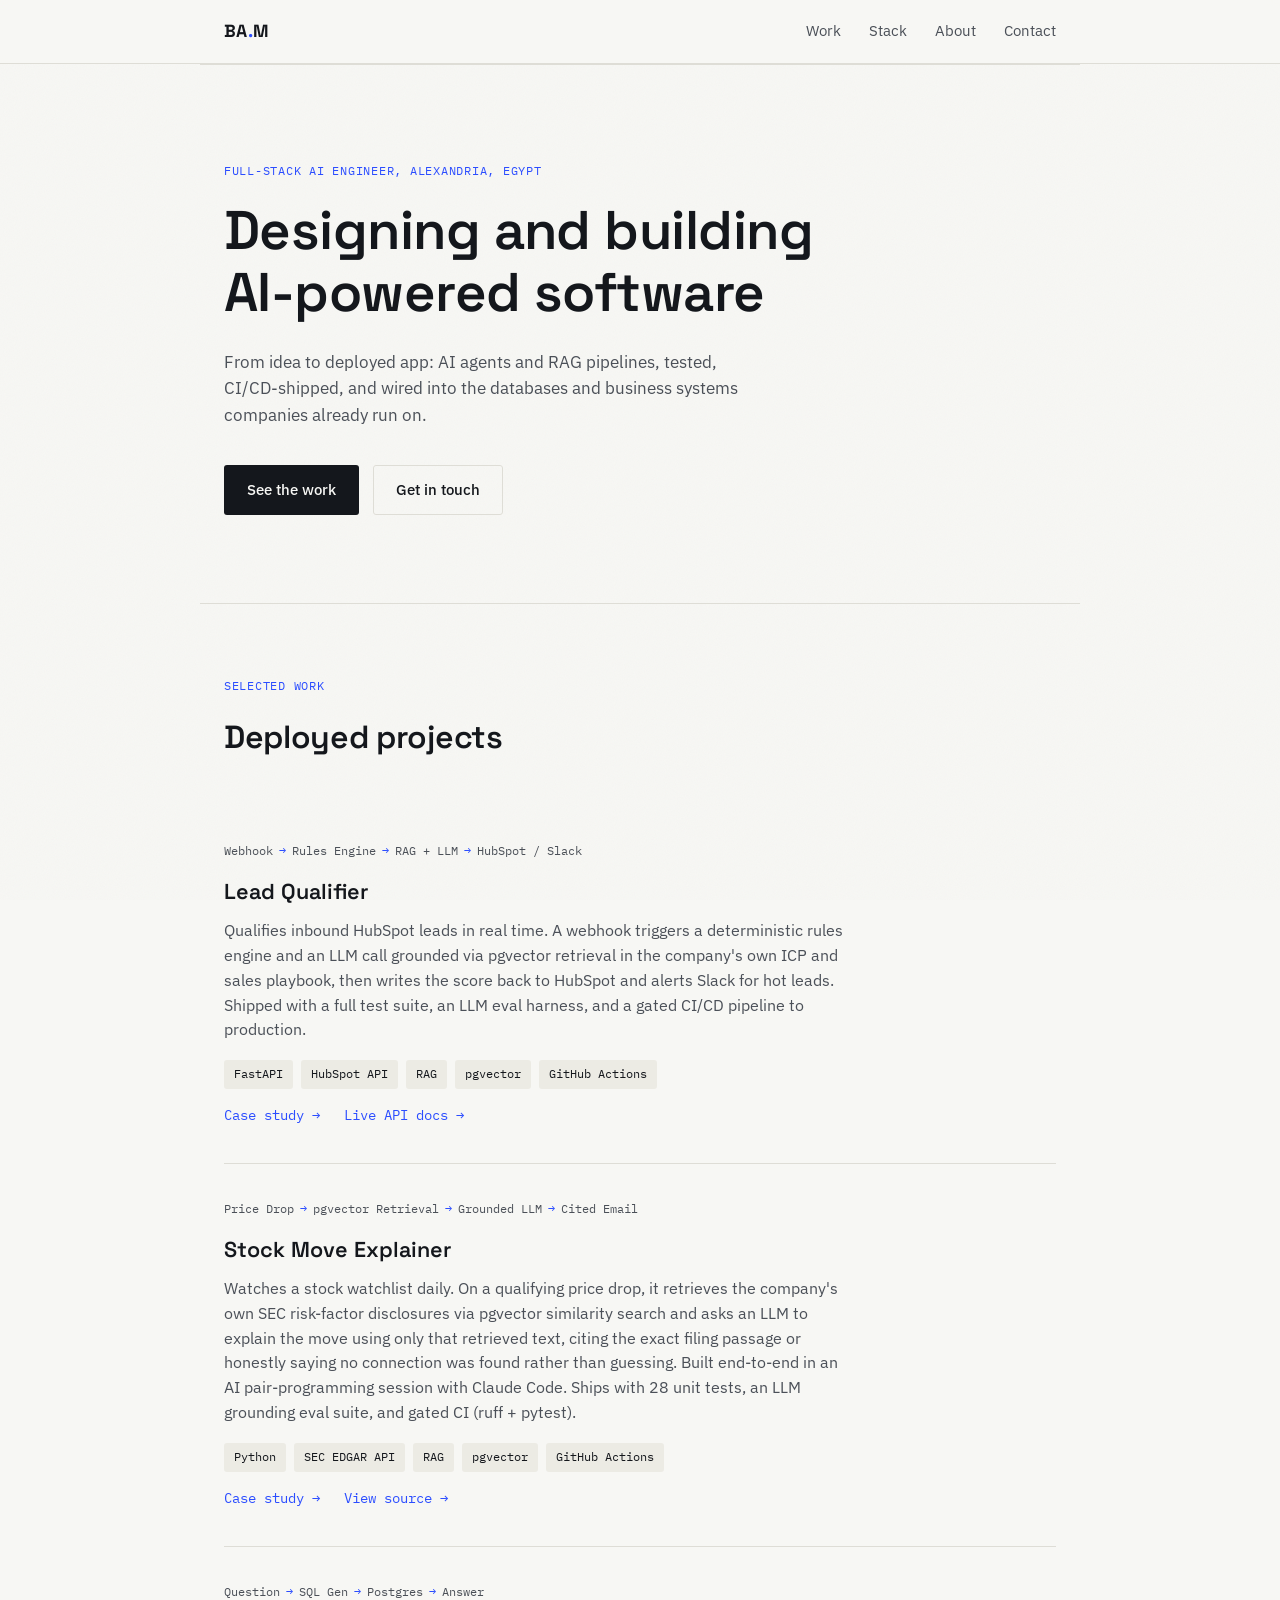
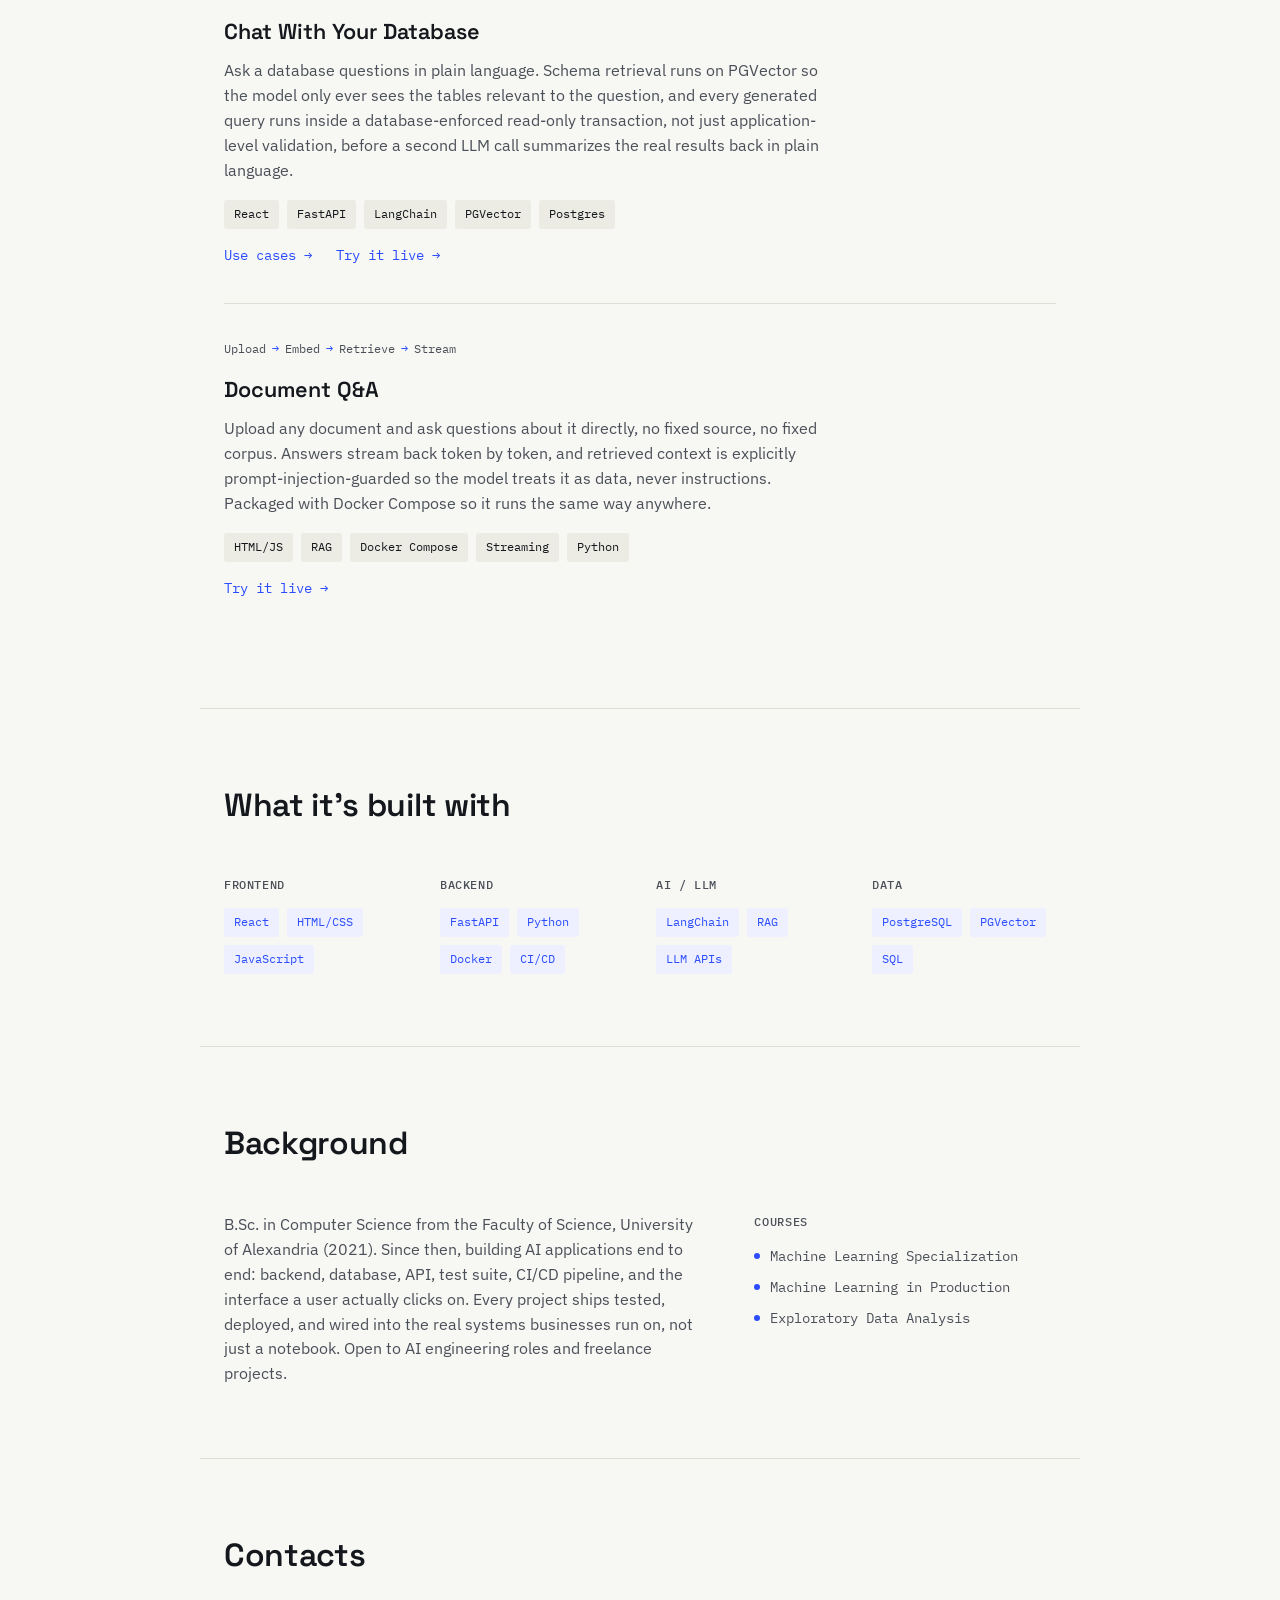
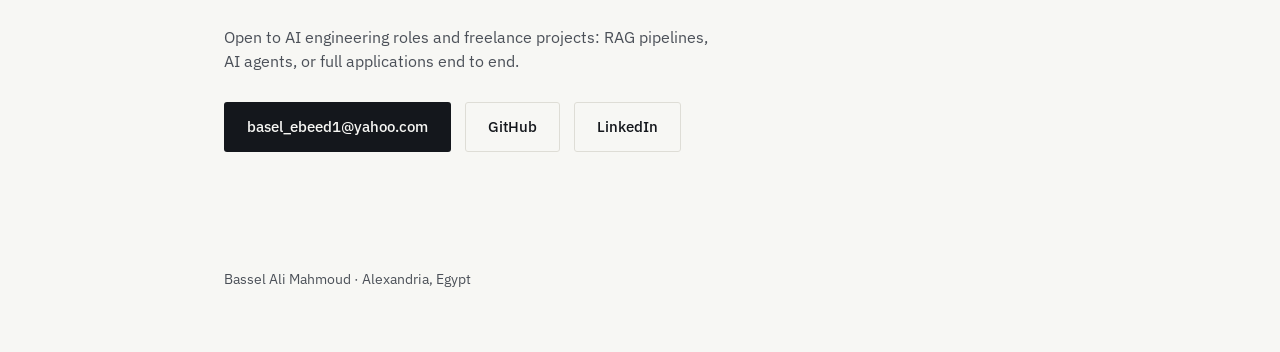
==== commit 35f79332: "Update index.html" ====
--- a/index.html
+++ b/index.html
@@ -179,7 +179,7 @@
         backend, database, API, test suite, CI/CD pipeline, and the
         interface a user actually clicks on. Every project ships tested,
         deployed, and wired into the real systems businesses run on, not
-        just a notebook. Currently taking on freelance AI development work.
+        just a notebook. Open to AI engineering roles and freelance projects.
       </p>
       <div>
         <h4 class="cert-title">Courses</h4>
@@ -197,8 +197,7 @@
       <h2>Contacts</h2>
     </div>
     <p class="contact-text">
-      Open to freelance AI development work: RAG pipelines, AI agents,
-      or full applications end to end.
+      Open to AI engineering roles and freelance projects: RAG pipelines, AI agents, or full applications end to end.
     </p>
     <div class="contact-links">
       <a href="mailto:basel_ebeed1@yahoo.com" class="btn btn-primary">basel_ebeed1@yahoo.com</a>
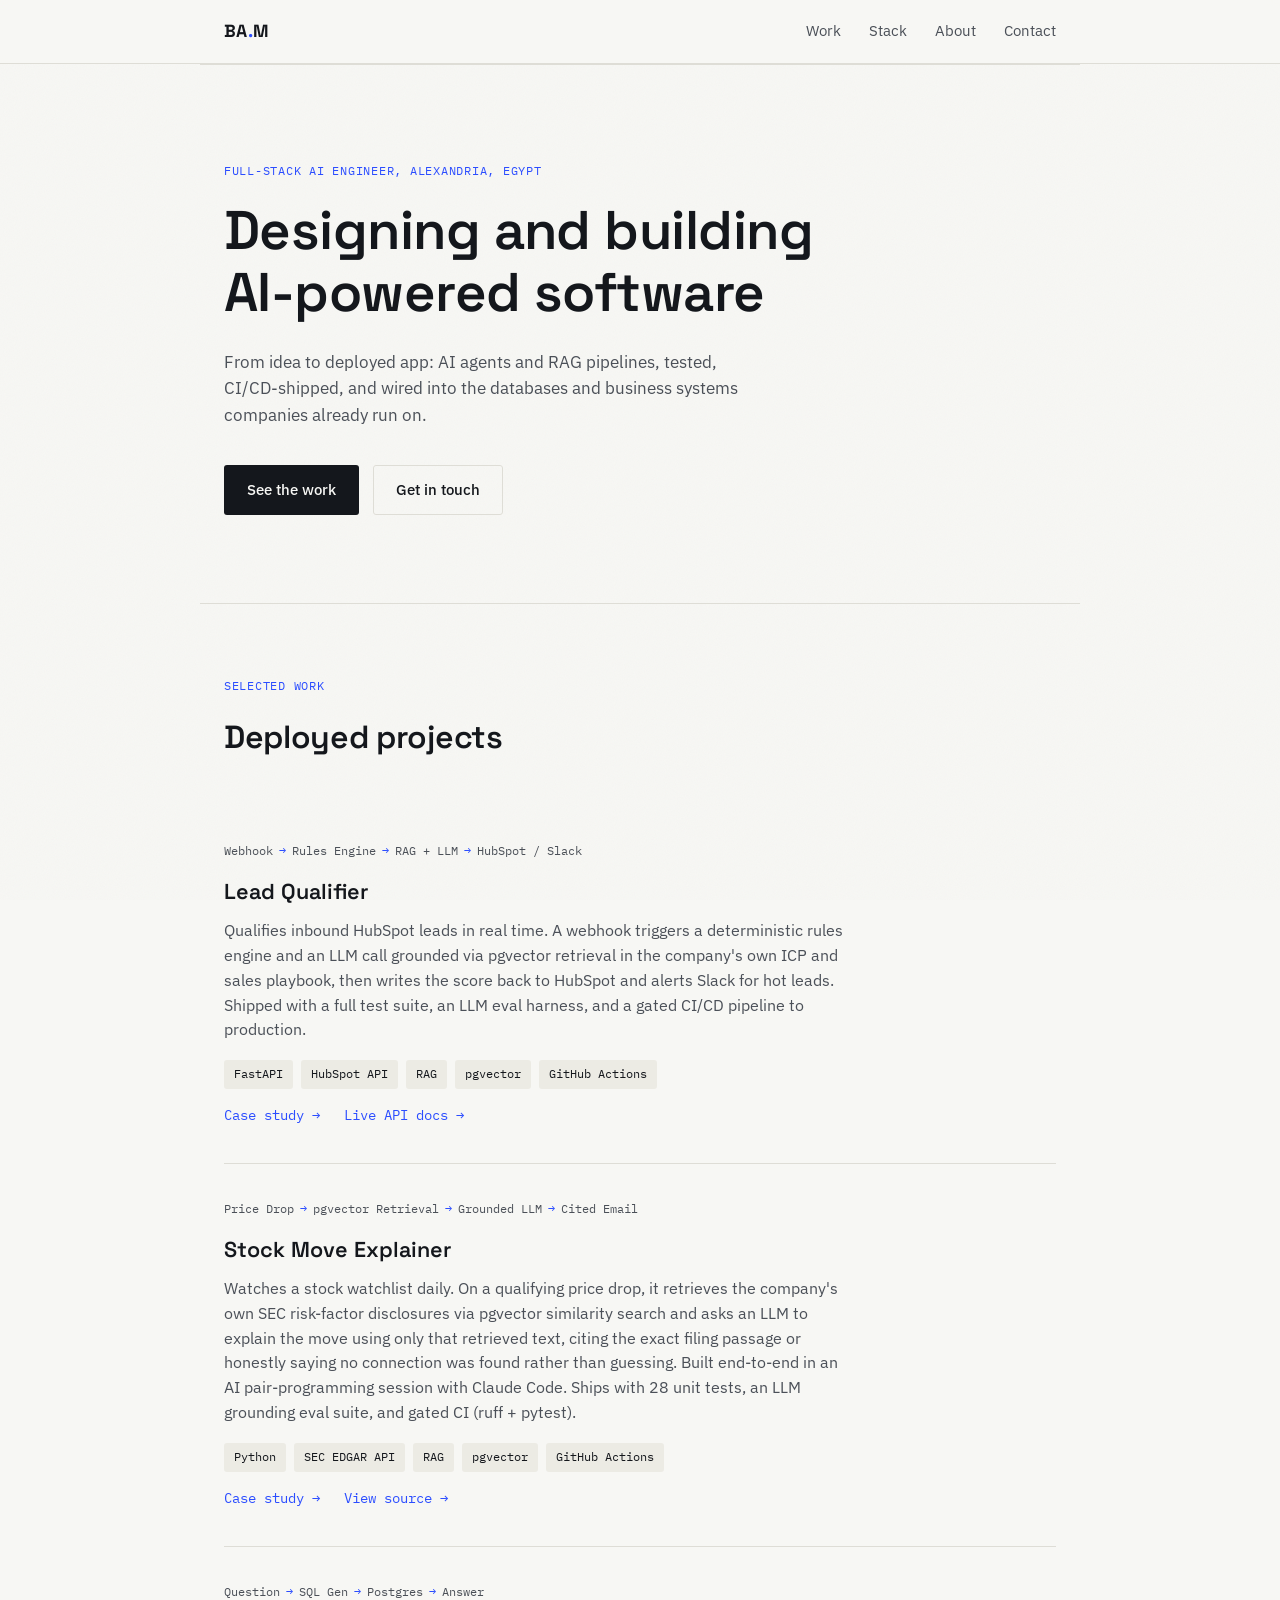
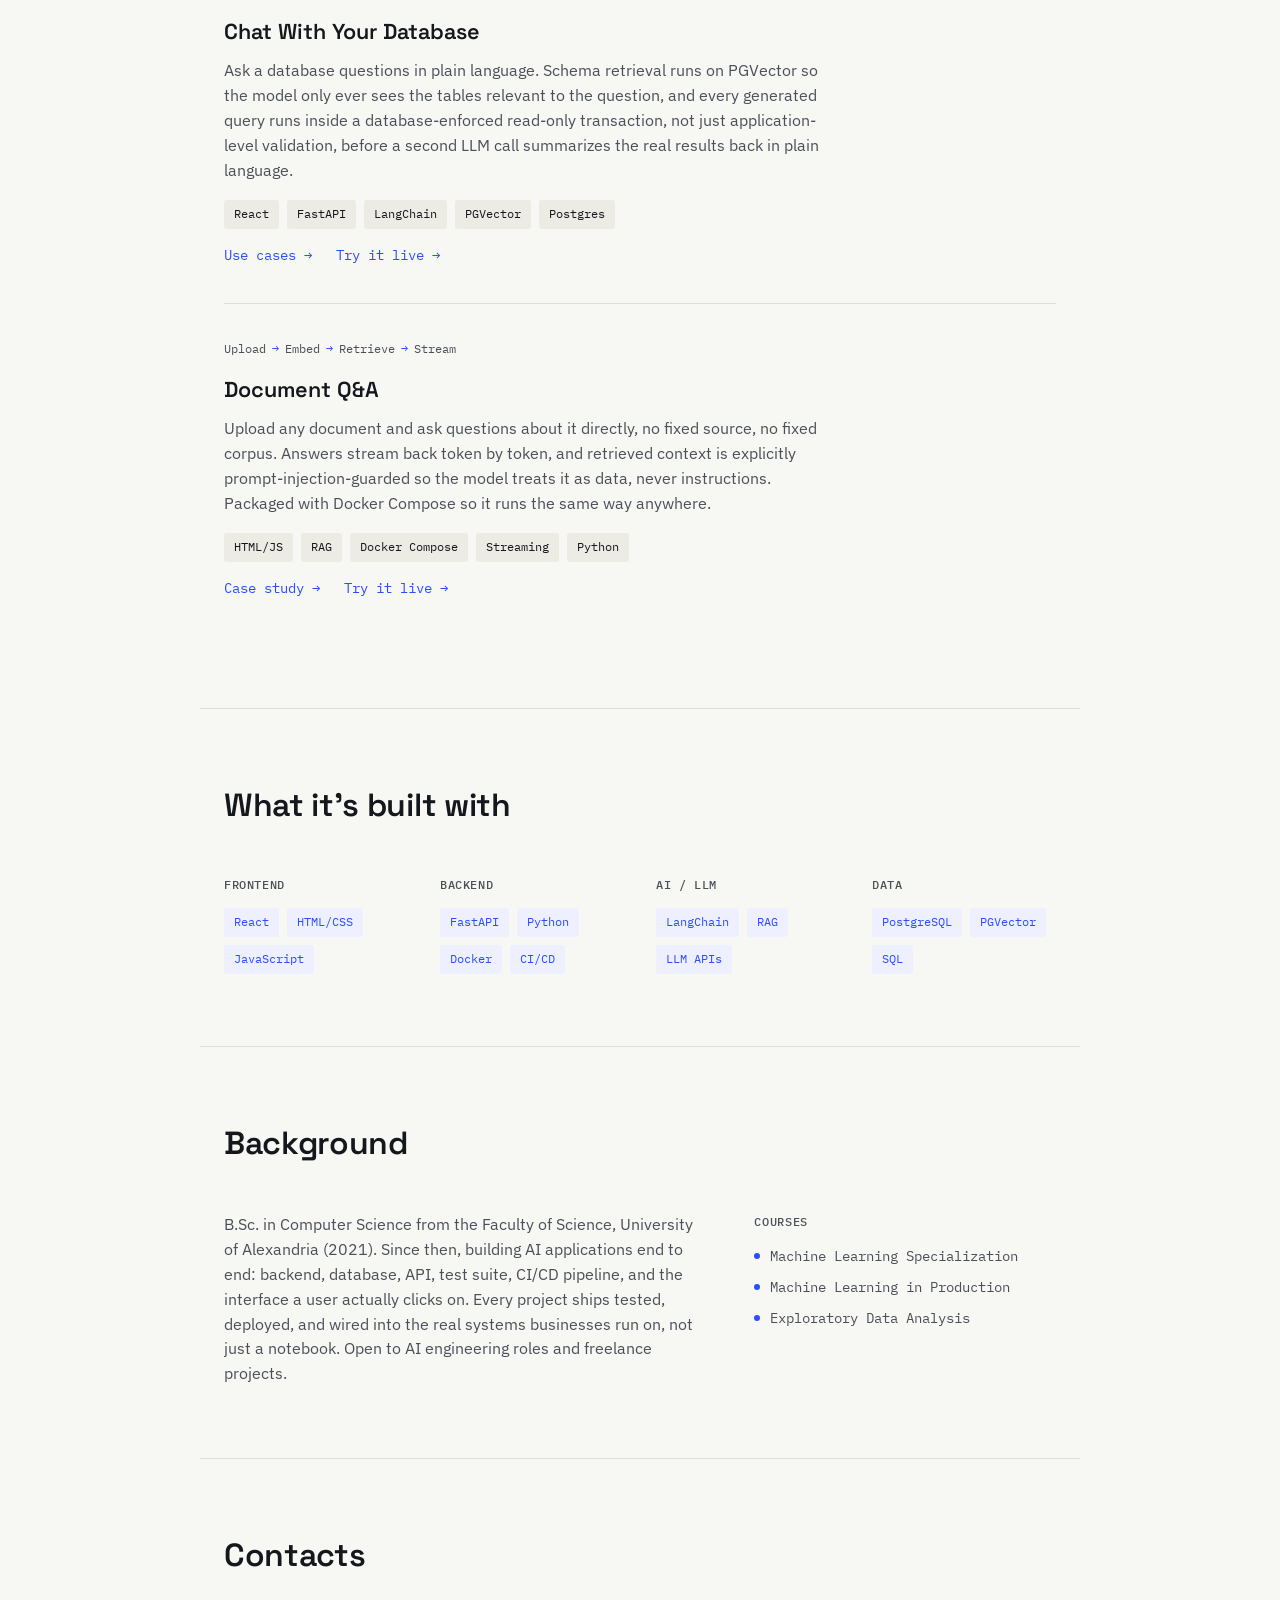
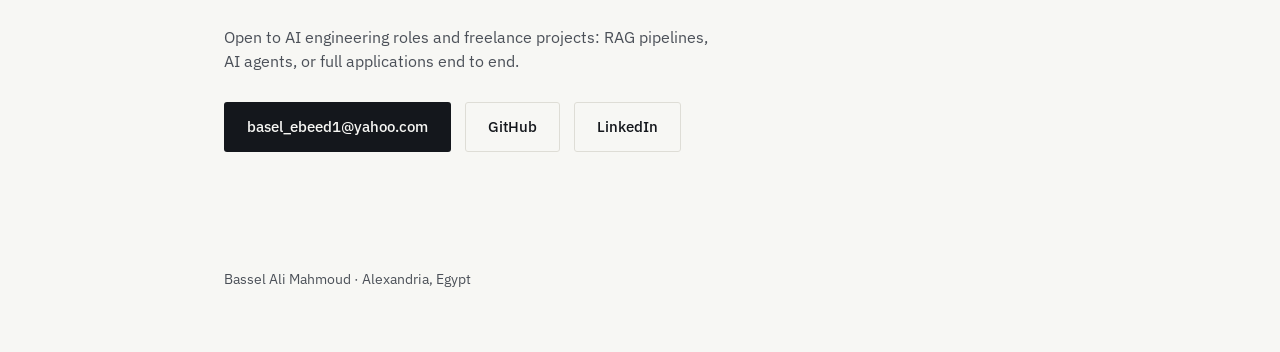
==== commit 4d8c66ef: "Add Document Q&A case study and link from project card Co-Authored-By: Claude Sonnet 5 <noreply@anth" ====
--- a/index.html
+++ b/index.html
@@ -130,7 +130,10 @@
         <ul class="tags">
           <li>HTML/JS</li><li>RAG</li><li>Docker Compose</li><li>Streaming</li><li>Python</li>
         </ul>
-        <a href="https://documentqa-5c1be7ab.fastapicloud.dev/" class="project-link" target="_blank" rel="noopener">Try it live &rarr;</a>
+        <div class="project-links">
+          <a href="document-qa.html" class="project-link">Case study &rarr;</a>
+          <a href="https://documentqa-5c1be7ab.fastapicloud.dev/" class="project-link" target="_blank" rel="noopener">Try it live &rarr;</a>
+        </div>
       </article>
 
     </div>
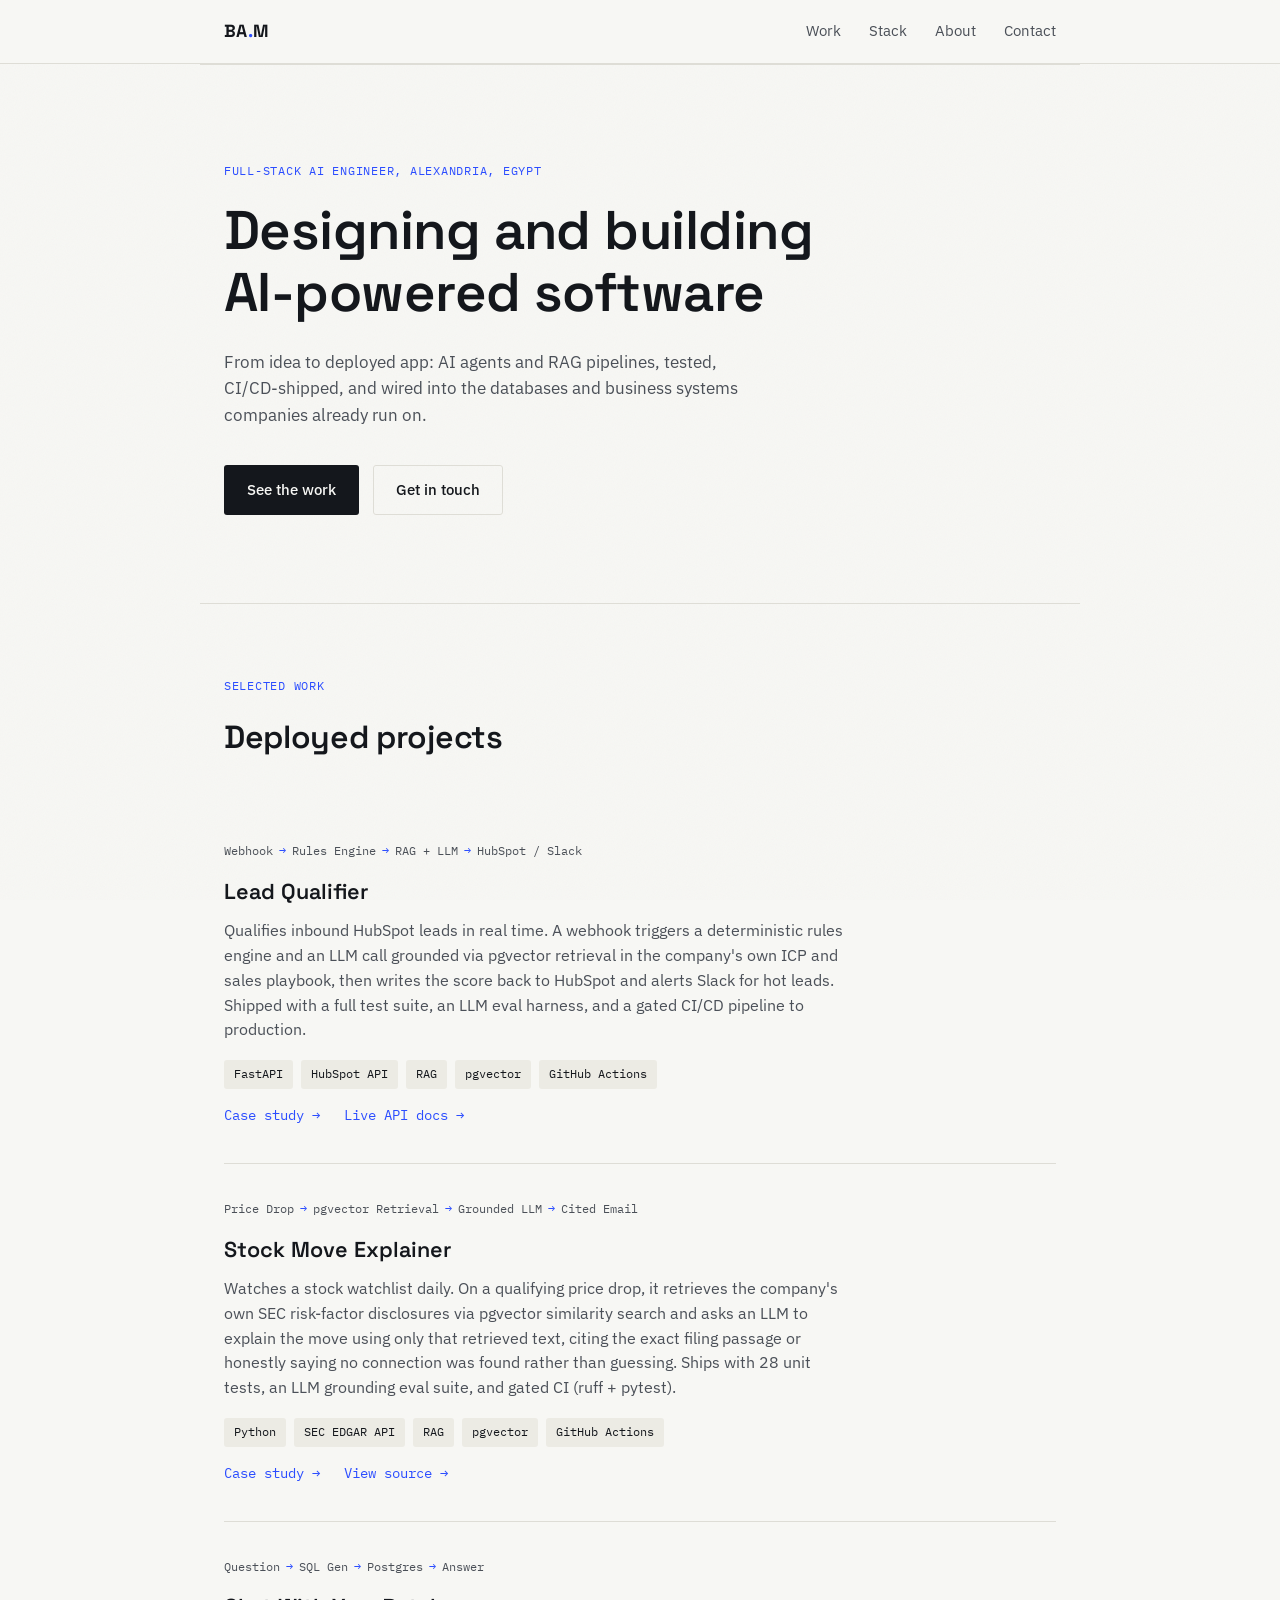
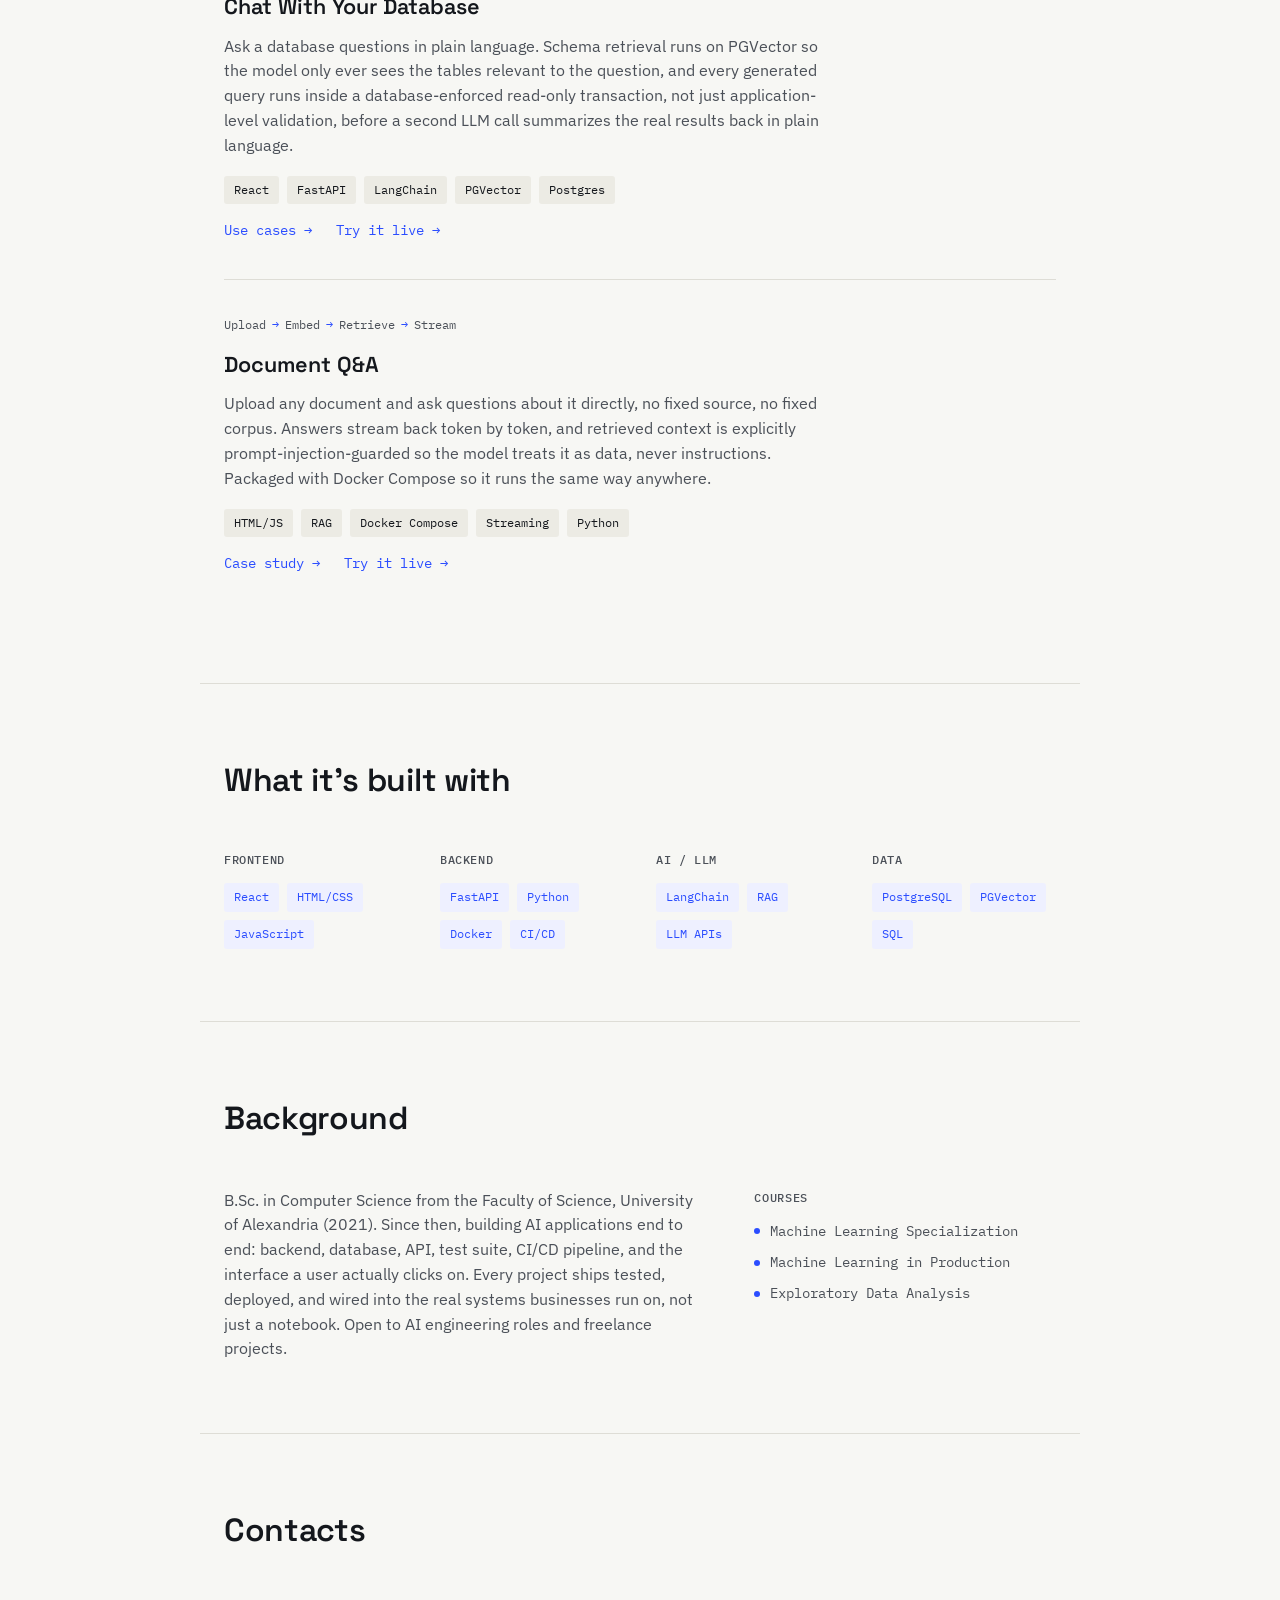
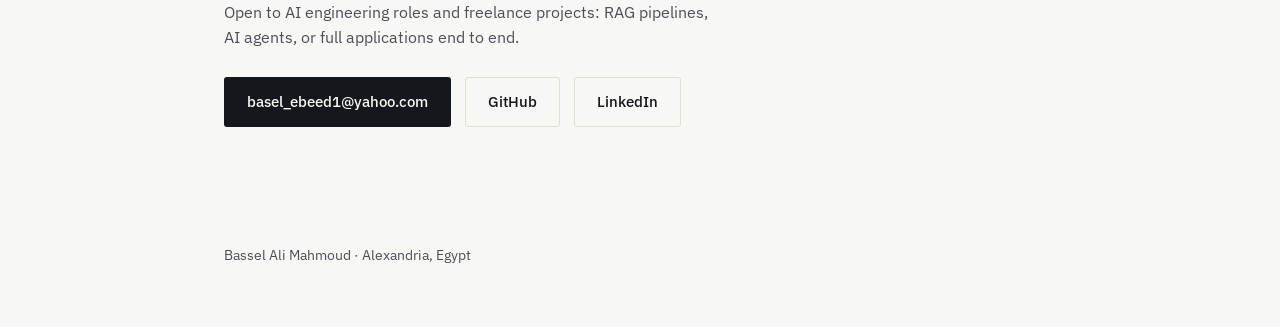
==== commit f8279752: "Tone down AI-assist attribution to one consistent line per case study" ====
--- a/index.html
+++ b/index.html
@@ -81,9 +81,8 @@
           pgvector similarity search and asks an LLM to explain the move
           using only that retrieved text, citing the exact filing passage
           or honestly saying no connection was found rather than guessing.
-          Built end-to-end in an AI pair-programming session with Claude
-          Code. Ships with 28 unit tests, an LLM grounding eval suite, and
-          gated CI (ruff + pytest).
+          Ships with 28 unit tests, an LLM grounding eval suite, and gated
+          CI (ruff + pytest).
         </p>
         <ul class="tags">
           <li>Python</li><li>SEC EDGAR API</li><li>RAG</li><li>pgvector</li><li>GitHub Actions</li>
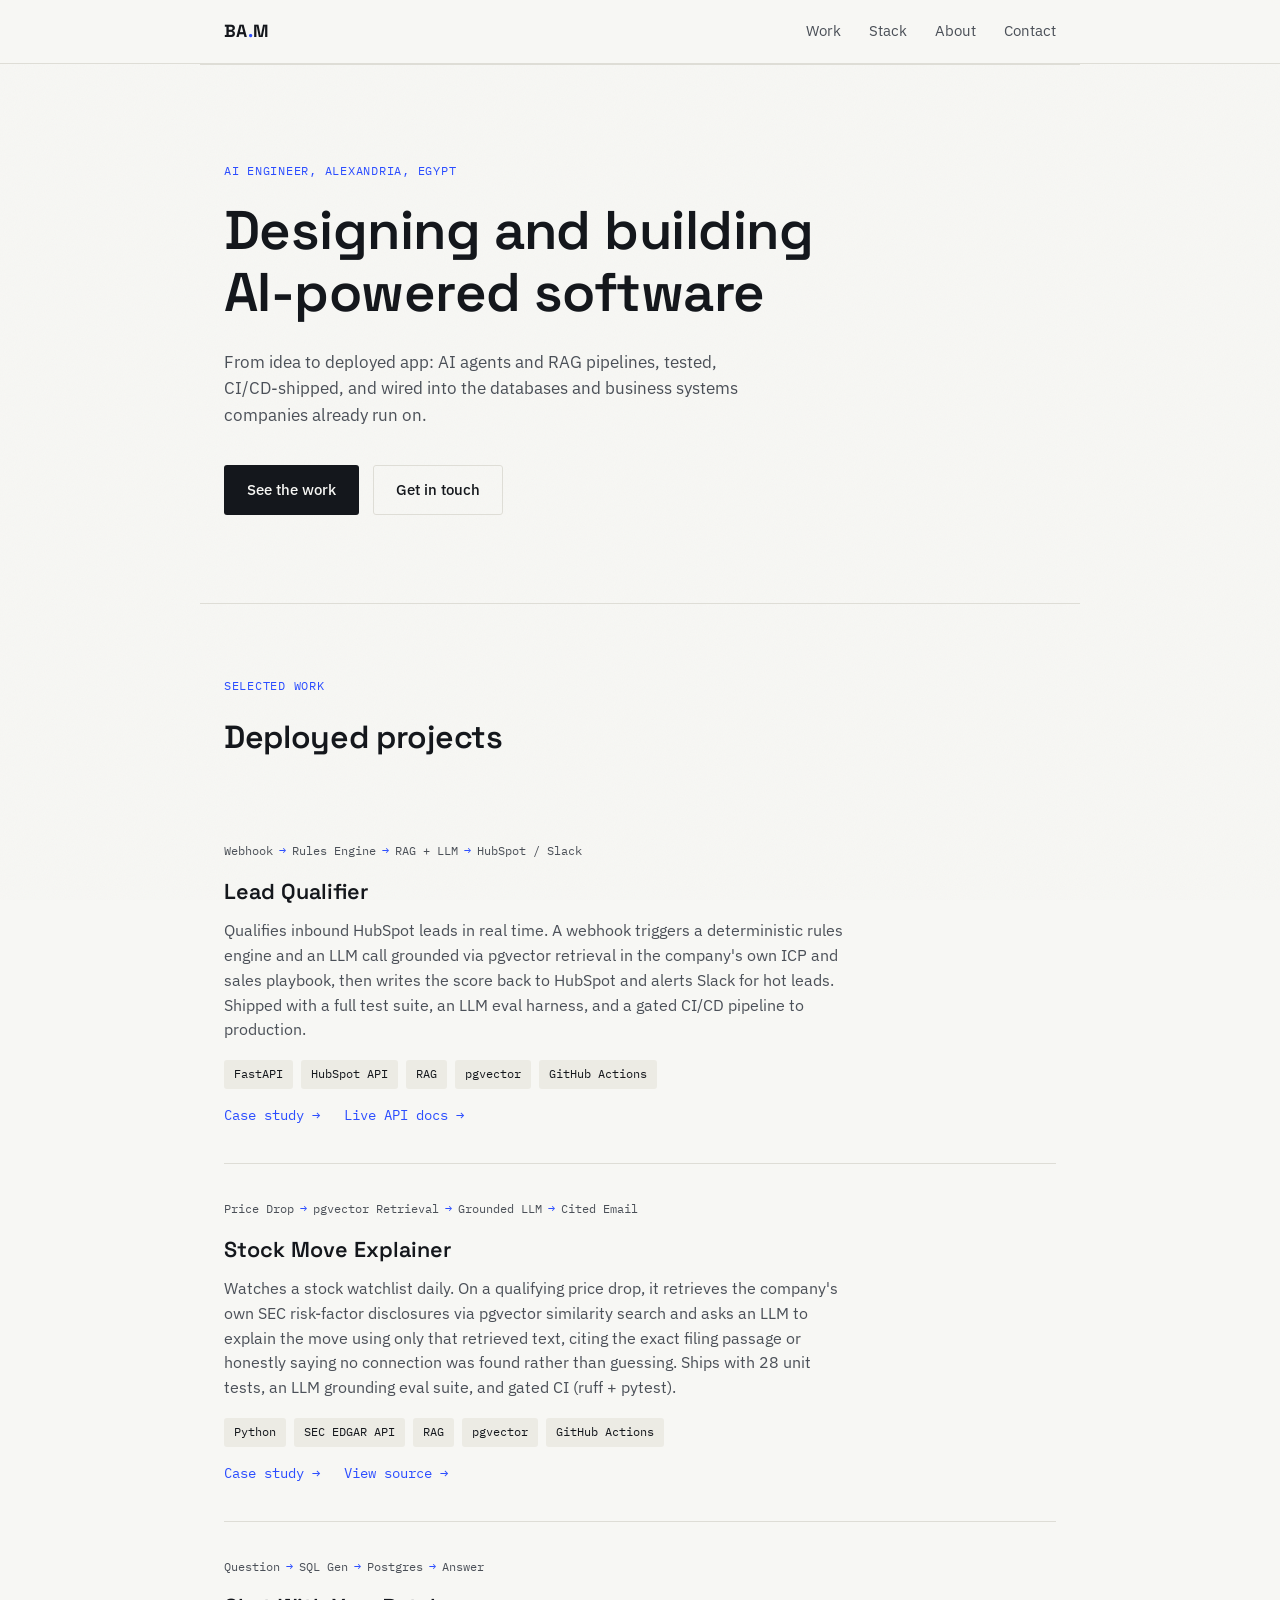
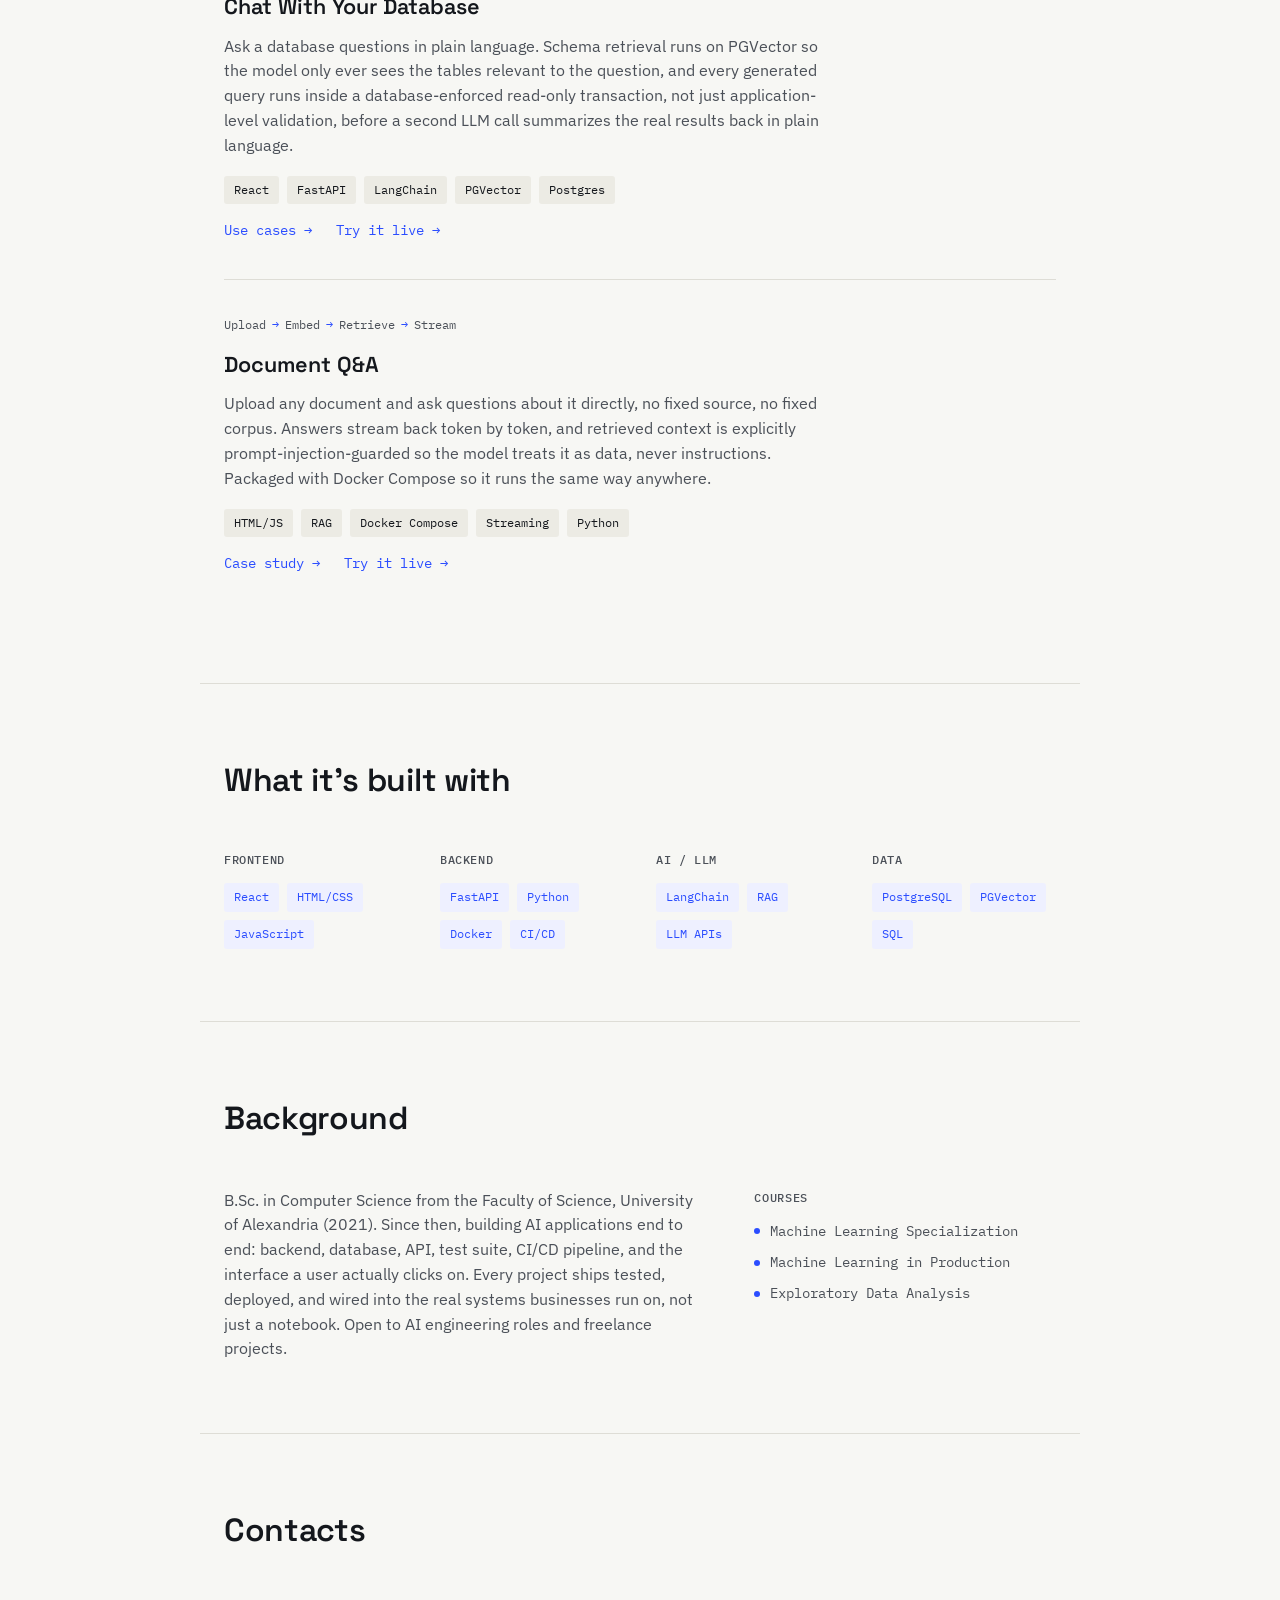
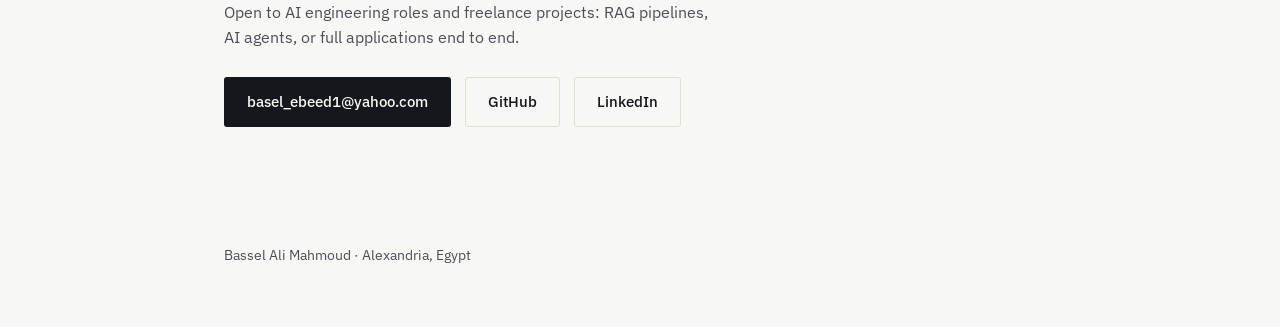
==== commit 7dc2d2c1: "Update description and title in index.html" ====
--- a/index.html
+++ b/index.html
@@ -4,7 +4,7 @@
 <meta charset="UTF-8">
 <meta name="viewport" content="width=device-width, initial-scale=1.0">
 <title>Bassel Ali Mahmoud, AI Engineer</title>
-<meta name="description" content="Full-stack AI engineer building deployed, end-to-end AI applications integrated with business systems. Based in Alexandria, Egypt.">
+<meta name="description" content="AI engineer building deployed, end-to-end AI applications integrated with business systems. Based in Alexandria, Egypt.">
 <link rel="preconnect" href="https://fonts.googleapis.com">
 <link rel="preconnect" href="https://fonts.gstatic.com" crossorigin>
 <link href="https://fonts.googleapis.com/css2?family=Space+Grotesk:wght@400;500;600;700&family=IBM+Plex+Sans:wght@400;500;600&family=IBM+Plex+Mono:wght@400;500&display=swap" rel="stylesheet">
@@ -29,7 +29,7 @@
 <main id="top">
 
   <section class="hero wrap">
-    <p class="eyebrow">Full-Stack AI Engineer, Alexandria, Egypt</p>
+    <p class="eyebrow">AI Engineer, Alexandria, Egypt</p>
     <h1 class="hero-title">Designing and building AI-powered software</h1>
     <p class="hero-sub">
       From idea to deployed app: AI agents and RAG pipelines, tested, CI/CD-shipped, and wired into the databases and business systems companies already run on.
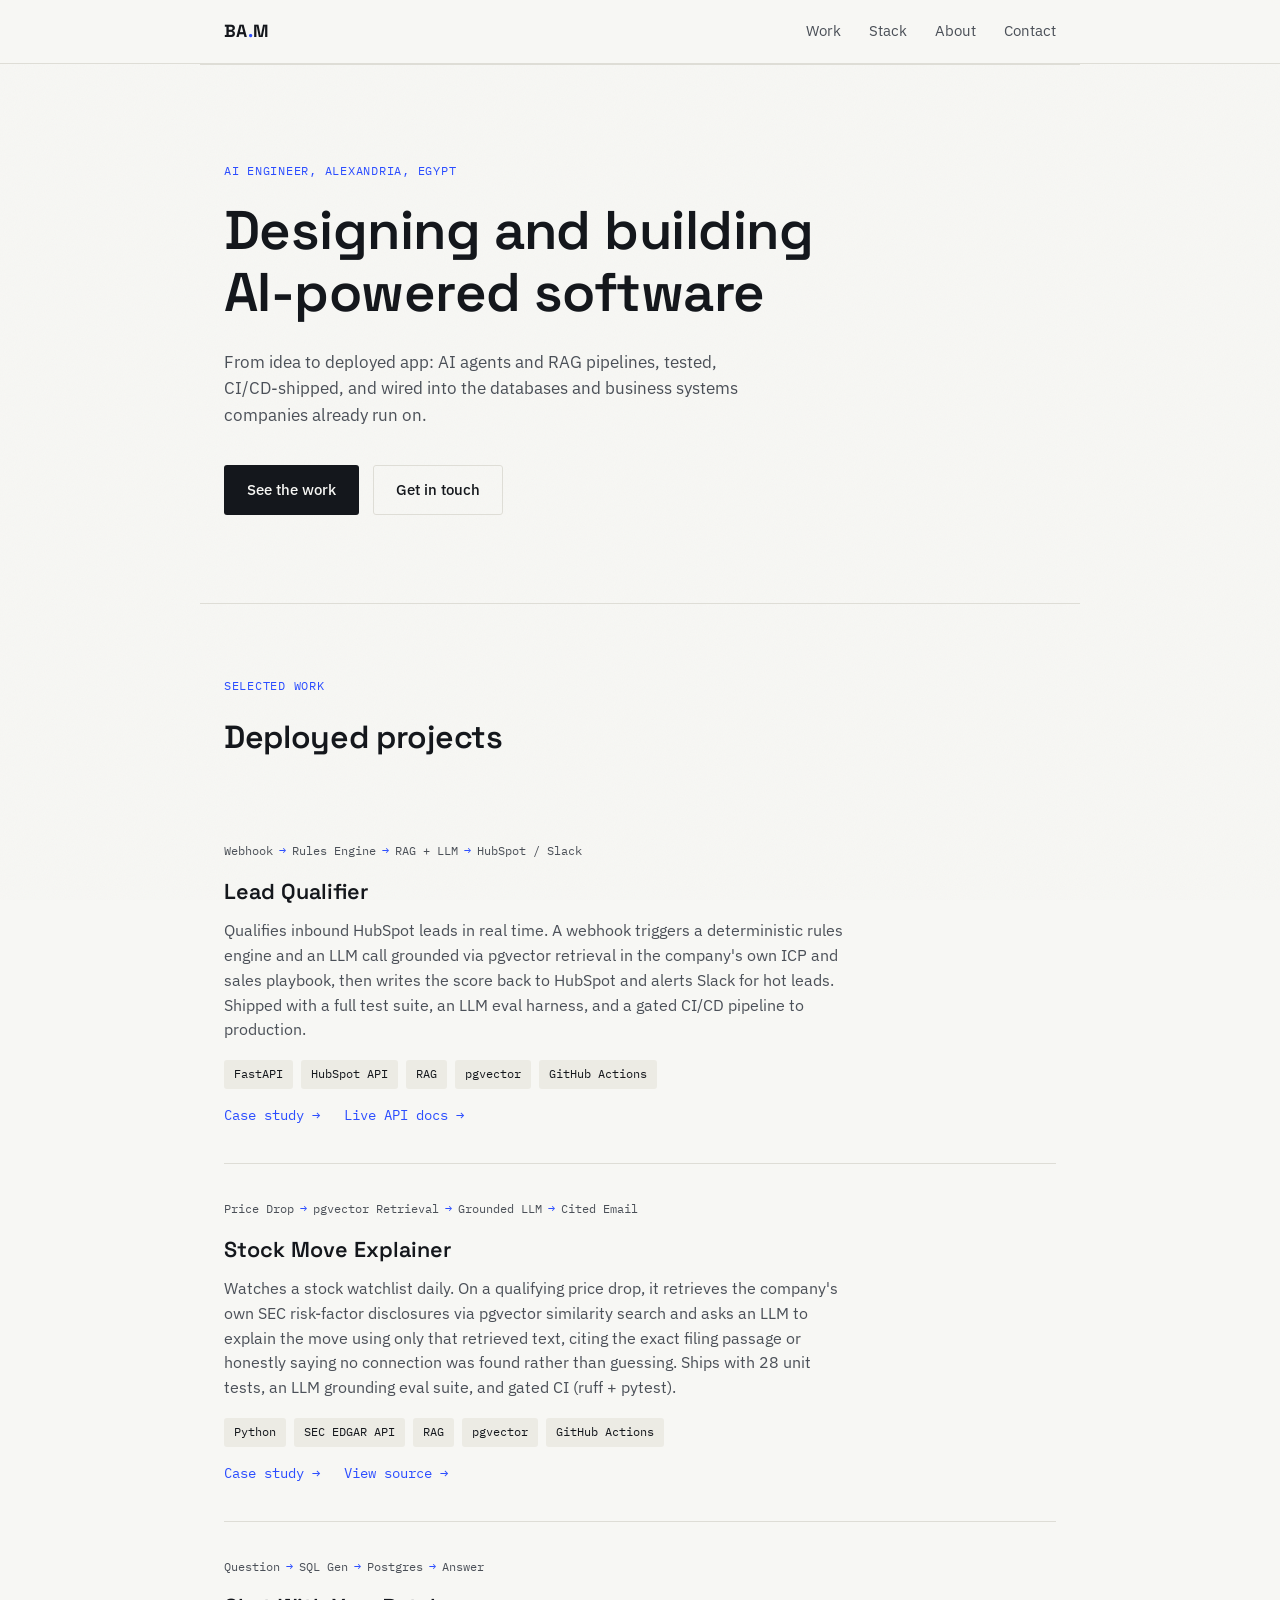
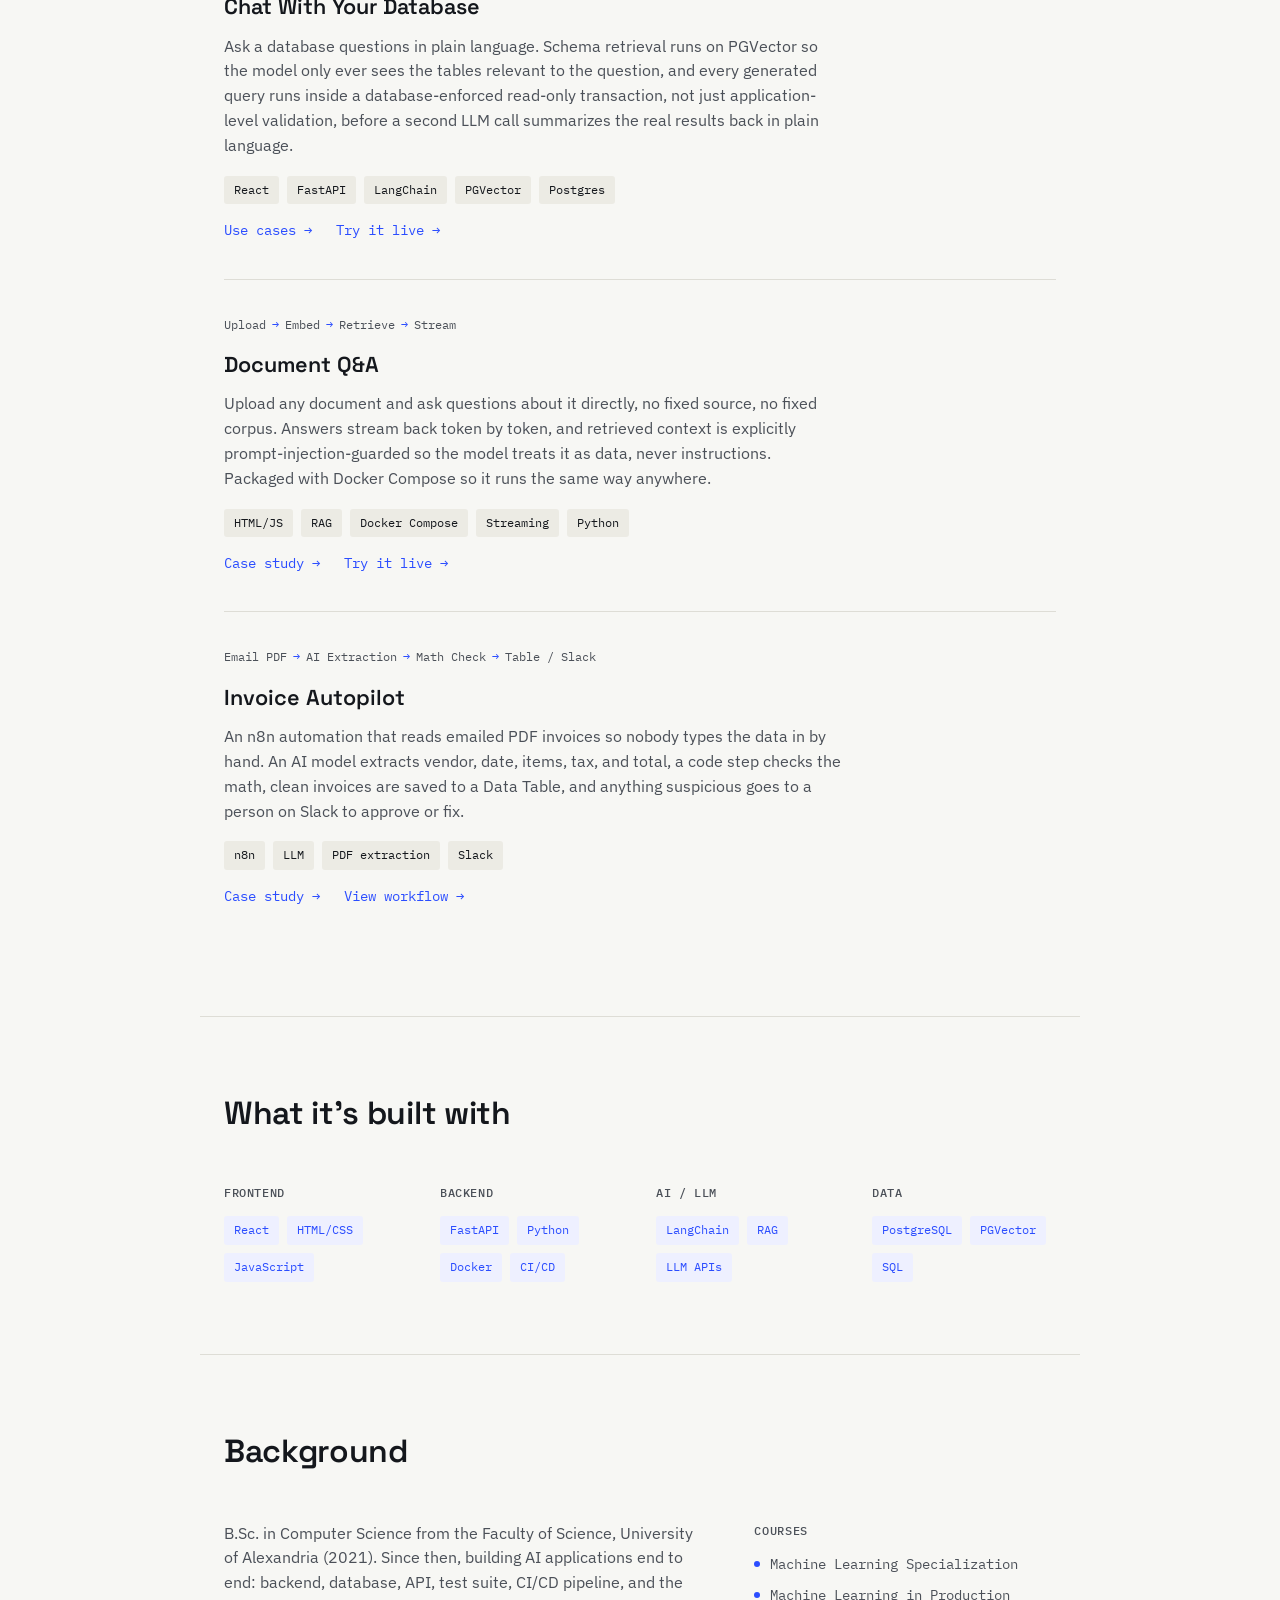
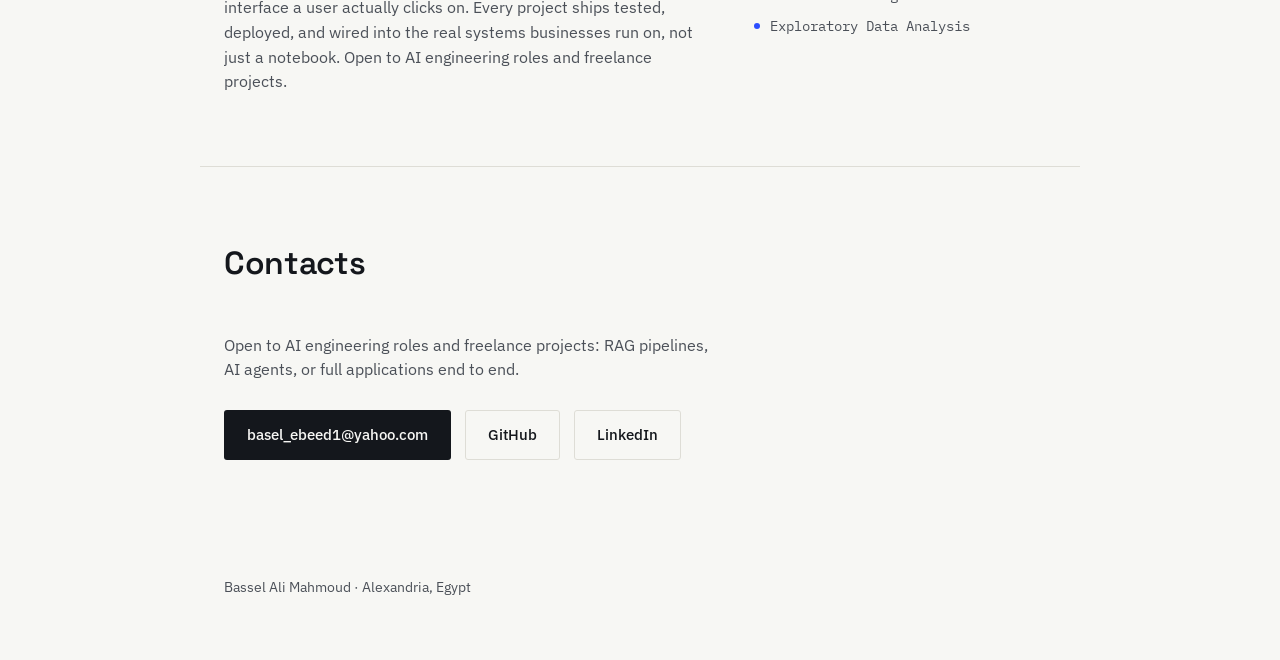
==== commit 04f3f4f2: "Add Invoice Autopilot n8n case study and homepage card Co-Authored-By: Claude Sonnet 5.5 <noreply@an" ====
--- a/index.html
+++ b/index.html
@@ -132,6 +132,27 @@
         <div class="project-links">
           <a href="document-qa.html" class="project-link">Case study &rarr;</a>
           <a href="https://documentqa-5c1be7ab.fastapicloud.dev/" class="project-link" target="_blank" rel="noopener">Try it live &rarr;</a>
+        </div>
+      </article>
+
+      <article class="project" data-flow="Email PDF → AI extraction → Math check → Data Table or Slack">
+        <div class="project-flow" aria-hidden="true">
+          <span>Email PDF</span><span class="arrow">→</span><span>AI Extraction</span><span class="arrow">→</span><span>Math Check</span><span class="arrow">→</span><span>Table / Slack</span>
+        </div>
+        <h3>Invoice Autopilot</h3>
+        <p class="project-desc">
+          An n8n automation that reads emailed PDF invoices so nobody types
+          the data in by hand. An AI model extracts vendor, date, items, tax,
+          and total, a code step checks the math, clean invoices are saved to
+          a Data Table, and anything suspicious goes to a person on Slack to
+          approve or fix.
+        </p>
+        <ul class="tags">
+          <li>n8n</li><li>LLM</li><li>PDF extraction</li><li>Slack</li>
+        </ul>
+        <div class="project-links">
+          <a href="n8n-invoice-automation.html" class="project-link">Case study &rarr;</a>
+          <a href="https://github.com/BasselAli1/Invoice-Autopilot-workflow" class="project-link" target="_blank" rel="noopener">View workflow &rarr;</a>
         </div>
       </article>
 
